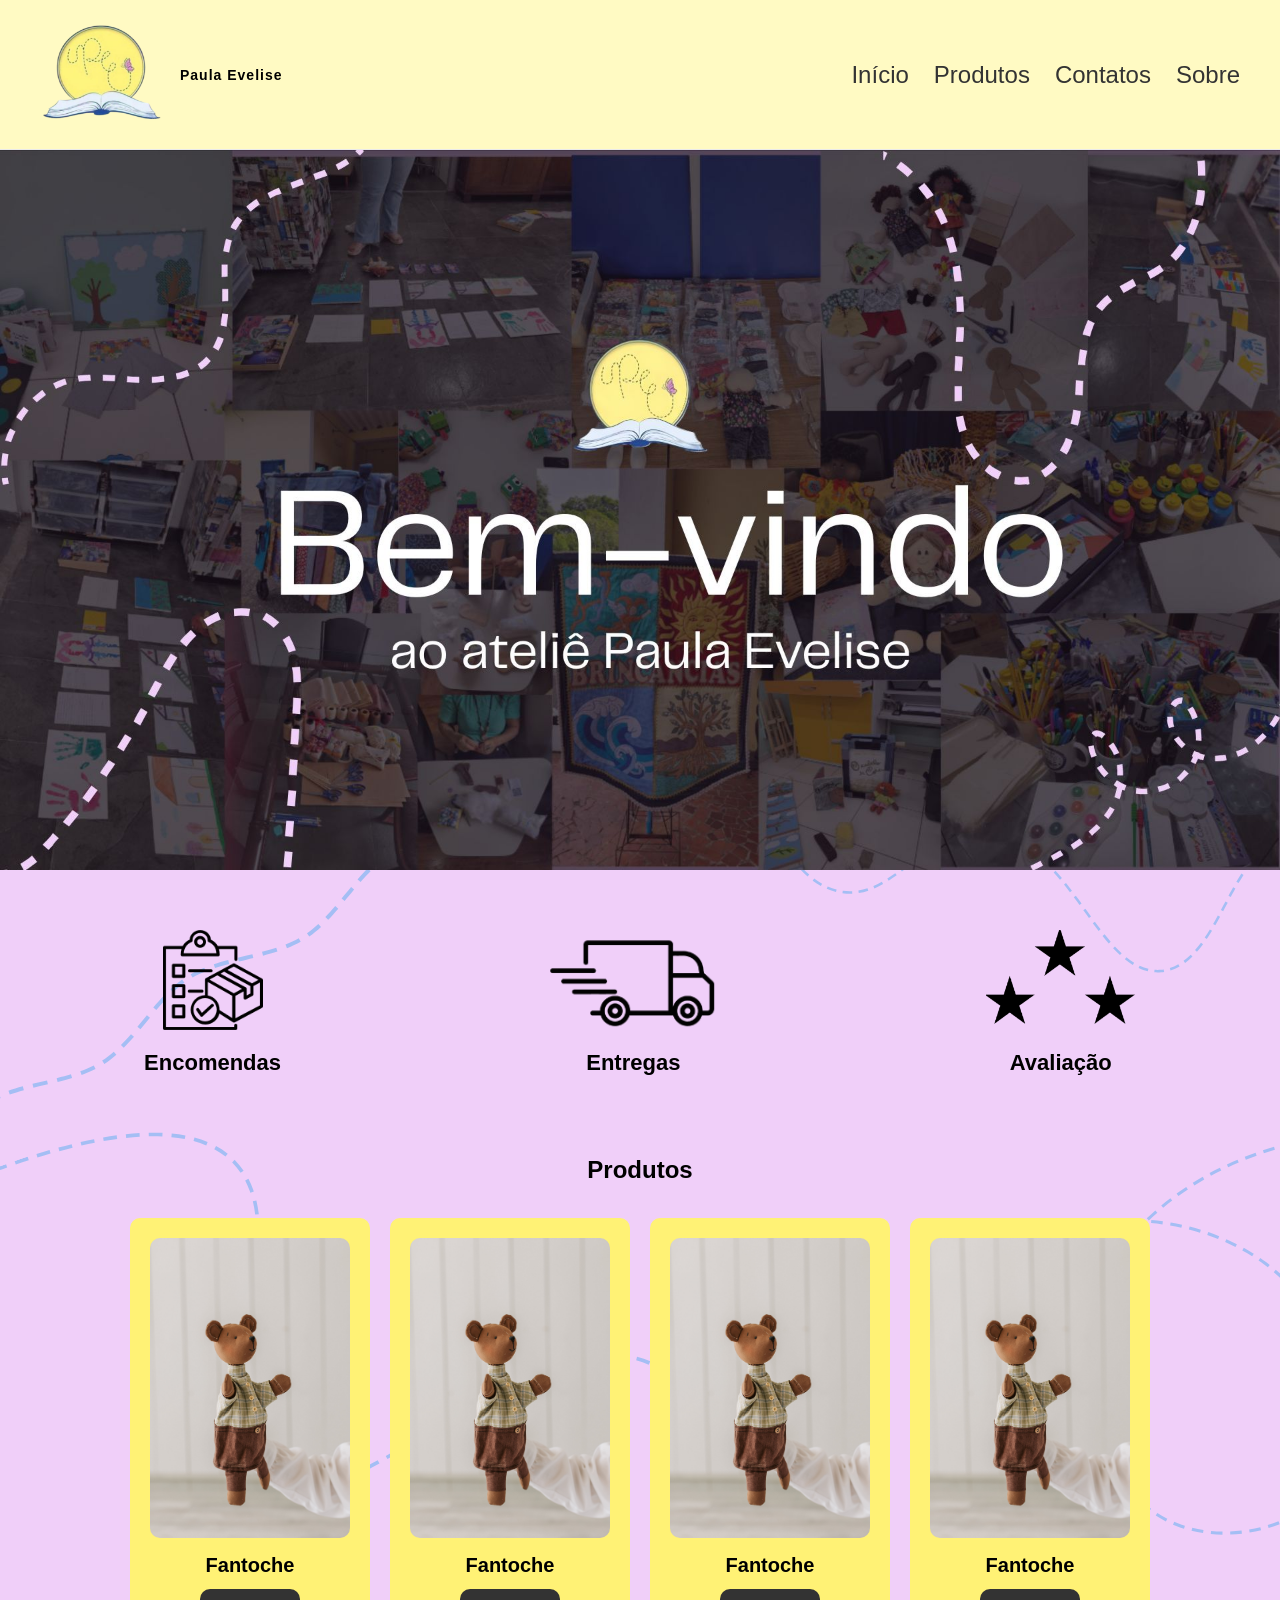
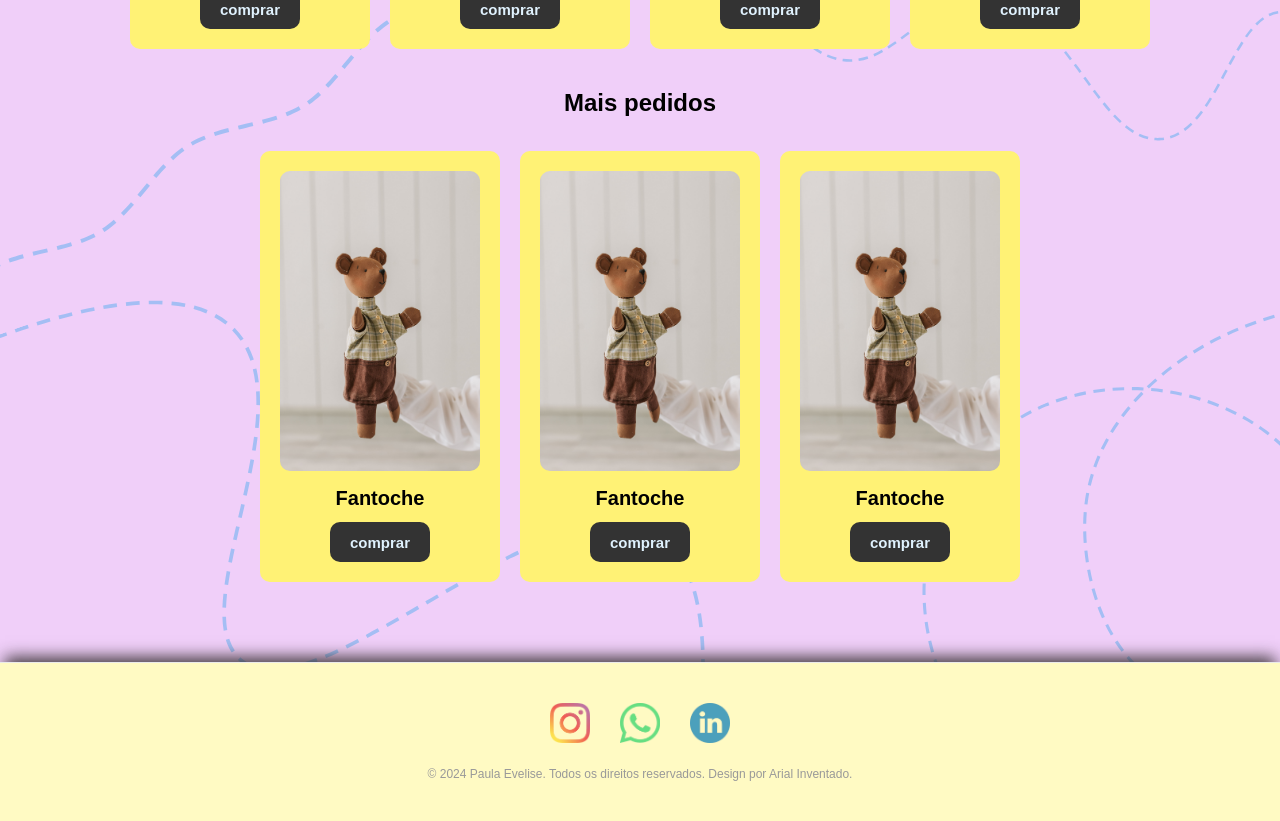
==== index.html @ b880377a "Update index.html" ====
<!DOCTYPE html>
<html lang="pt-br">
<head>
    <meta charset="UTF-8">
    <meta name="viewport" content="width=device-width, initial-scale=1.0">
    <link rel="stylesheet" href="./main.css">
    <title>Início</title>
    <link rel="shortcut icon" href="./imagens_index/favicon.png">
</head>
<body>
    <header>
        <div class="logo-container">
            <img src="img/logo_cliente.jpeg" alt="Logo">
            <span class="logo-text">Paula Evelise</span>
        </div>
        <nav>
            <a href="./index.html">Início</a>
            <a href="./produtos.html">Produtos</a>
            <a href="./Contatos.html">Contatos</a>
            <a href="./sobre.html">Sobre</a>
        </nav>
    </header>

    <!------------------------------------------------------>

    <main>
       
        <!--inicio-->
        <section id="inicio"> 
            <article>
                <img src="./imagens_index/banner.jpg" alt="foto de apresentação">
            </article>
        </section>

        <!-------------------------------------------------->

        <!--elementos-->
        <section id="elementos">
            <div class="icon">
                <img src="./imagens_index/emcomendas.png" alt="Encomendas">
                <h3>Encomendas</h3>
            </div>

            <div class="icon">
                <img src="./imagens_index/entregas.png" alt="Entregas">
                <h3>Entregas</h3>
            </div>

            <div class="icon">
                <img src="./imagens_index/avaliação.png" alt="Avaliação">
                <h3>Avaliação</h3>
            </div>
        </section>

        <!-------------------------------------------------->

         <!--Produtos-->
         <section id="produtos">
            <h2>Produtos</h2>
            <article id="subprodutos">
                <div class="sub2prod">
                    <a href="" target="_blank"> <img src="./imagens_index/fantoche1.jpg" alt=""> </a>
                    <h3>Fantoche</h3>
                    <button> <a href="" target="_blank"><p>comprar</p></a></button>
                </div>
                <div class="sub2prod">
                    <a href="" target="_blank"> <img src="./imagens_index/fantoche1.jpg" alt=""> </a>
                    <h3>Fantoche</h3>
                    <button> <a href="" target="_blank"><p>comprar</p></a></button>
                </div>
                <div class="sub2prod">
                    <a href="" target="_blank"> <img src="./imagens_index/fantoche1.jpg" alt=""> </a>
                    <h3>Fantoche</h3>
                    <button> <a href="" target="_blank"><p>comprar</p></a></button>
                </div>
                <div class="sub2prod">
                    <a href="" target="_blank"> <img src="./imagens_index/fantoche1.jpg" alt=""> </a>
                    <h3>Fantoche</h3>
                    <button> <a href="" target="_blank"><p>comprar</p></a></button>
                </div>
            </article>
        </section>

        <!-------------------------------------------------->

         <!--Mais pedidos-->
         <section id="maispedidos">
            <h2>Mais pedidos</h2>
            <article id="submp">
                <div class="sub2mp">
                    <a href="" target="_blank"> <img src="./imagens_index/fantoche1.jpg" alt=""> </a>
                    <h3>Fantoche</h3>
                    <button> <a href="" target="_blank"><p>comprar</p></a></button>
                </div>
                <div class="sub2mp">
                    <a href="" target="_blank"> <img src="./imagens_index/fantoche1.jpg" alt=""> </a>
                    <h3>Fantoche</h3>
                    <button> <a href="" target="_blank"> <p>comprar</p> </a> </button>
                </div>
                <div class="sub2mp">
                    <a href="" target="_blank"> <img src="./imagens_index/fantoche1.jpg" alt=""> </a>
                    <h3>Fantoche</h3>
                    <button> <a href="" target="_blank"> <p>comprar</p> </a> </button>
                </div>
            </article>
        </section>

    </main>

    <!------------------------------------------------------>

     <div class="footer">
        <div class="icones">
            <a href="https://www.instagram.com/paulaevelise72?igsh=MTg4MHEwcnJuc3Zzeg==" target="_blank"><img src="img/insta.png" alt="Instagram"></a>
            <a href="" target="_blank"><img src="img/whatts.png" alt="WhatsApp"></a>
            <a href="https://m.youtube.com/channel/UCNgQJVknTLY3jmE4NBJoQzw?fbclid=PAb21jcASmHBhleHRuA2FlbQIxMQBzcnRjBmFwcF9pZA81NjcwNjczNDMzNTI0MjcAAadO2gdKPivZzkQvcylAHbenTMVlVBev53xctaPs1BivFKf5j4a5mt0NcFr6Dg_aem_7Da9WjiU6zzyrXYJfn-gvg" target="_blank"><img src="img/li.png" alt="youtube"></a>
        </div>
        <p>&copy; 2024 Paula Evelise. Todos os direitos reservados. Design por Arial Inventado.</p>
    </div>

</body>
<script src="./main.css"></script>
</html>
---- main.css ----
* { box-sizing: border-box; margin: 0; padding: 0; }

body {
    font-family: Arial, Helvetica, sans-serif;
    background-image: url(imagens_index/fundo\ do\ site.png);
}

/* ── HEADER ── */
header {
    display: flex;
    justify-content: space-between;
    align-items: center;
    background-color: #FFFAC3;
    padding: 20px 40px;
    border-bottom: 1px solid #EAEAEA;
    height: 150px;
    box-shadow: 5px 3px 5px rgba(59, 53, 53, 0.9);
}

.logo-container { display: flex; align-items: center; gap: 10px; }
header img { height: 100px; width: 130px; }
.logo-text { font-size: 14px; font-weight: bold; letter-spacing: 1px; }

nav { display: flex; gap: 25px; }

header nav a {
    text-decoration: none;
    color: #333333;
    font-size: 24px;
    font-weight: 500;
}

header nav a:hover { color: #000000; font-weight: bold; }

/* ── BANNER ── */
#inicio {
    display: flex;
    justify-content: center;
    align-items: center;
    margin: 0;
}

#inicio img { width: 100%; display: block; }

/* ── ELEMENTOS ── */
#elementos {
    display: flex;
    align-items: center;
    justify-content: space-around;
    flex-wrap: wrap;
    gap: 20px;
    padding: 60px 20px;
}

.icon {
    display: flex;
    justify-content: center;
    flex-direction: column;
    align-items: center;
    gap: 5px;
}

.icon img { height: 100px; width: auto; }
.icon h3 { font-size: 22px; margin-top: 15px; }

/* ── PRODUTOS ── */
#produtos {
    text-align: center;
    padding: 20px 20px;
}

#produtos h2, #maispedidos h2 {
    font-size: 24px;
    margin-bottom: 10px;
}

#subprodutos, #submp {
    display: flex;
    align-items: stretch;
    justify-content: center;
    flex-wrap: wrap;
    gap: 20px;
    padding-top: 1.5rem;
}

#subprodutos img, #submp img {
    width: 200px;
    height: 300px;
    border-radius: 10px;
    object-fit: cover;
}

.sub2prod, .sub2mp {
    display: flex;
    flex-direction: column;
    align-items: center;
    gap: 12px;
    background-color: #fff275;
    padding: 20px;
    border-radius: 10px;
}

.sub2prod h3, .sub2mp h3 { font-size: 20px; }

.sub2prod button, .sub2mp button {
    height: 40px;
    width: 100px;
    border-radius: 10px;
    background-color: #333;
    border: none;
    cursor: pointer;
}

.sub2prod button a, .sub2mp button a {
    text-decoration: none;
    color: #e0f2fe;
    font-size: 15px;
    font-weight: bold;
}

/* ── MAIS PEDIDOS ── */
#maispedidos {
    text-align: center;
    padding: 20px 20px;
}

/* ── FOOTER ── */
.footer {
    background-color: #FFFAC3;
    border-top: 1px solid #EAEAEA;
    margin-top: 60px;
    padding: 40px 20px;
    display: flex;
    flex-direction: column;
    align-items: center;
    gap: 20px;
    box-shadow: 0 -10px 15px -5px rgba(49, 44, 44, 0.9);
}

.footer .icones { display: flex; gap: 30px; }
.footer p { font-size: 12px; color: #999999; text-align: center; }
.footer a img { width: 40px; height: 40px; opacity: 0.7; transition: opacity 0.2s; }
.footer a:hover img { opacity: 1; }

/* ── RESPONSIVO ── */
@media (max-width: 768px) {
    header {
        flex-direction: column;
        height: auto;
        padding: 15px 20px;
        gap: 12px;
    }

    nav { gap: 15px; flex-wrap: wrap; justify-content: center; }
    nav a { font-size: 16px; }

    #elementos { padding: 40px 20px; gap: 30px; }
    .icon img { height: 70px; }
    .icon h3 { font-size: 16px; margin-top: 10px; }

    #subprodutos img, #submp img { width: 140px; height: 200px; }
    .sub2prod, .sub2mp { padding: 14px; gap: 10px; }
    .sub2prod h3, .sub2mp h3 { font-size: 16px; }

    .footer { padding: 25px 15px; gap: 15px; }
    .footer .icones { gap: 20px; }
}

@media (max-width: 480px) {
    #subprodutos, #submp {
        display: grid;
        grid-template-columns: repeat(2, 1fr);
        gap: 12px;
        padding: 12px;
    }

    #subprodutos img, #submp img { width: 100%; height: 160px; }
}
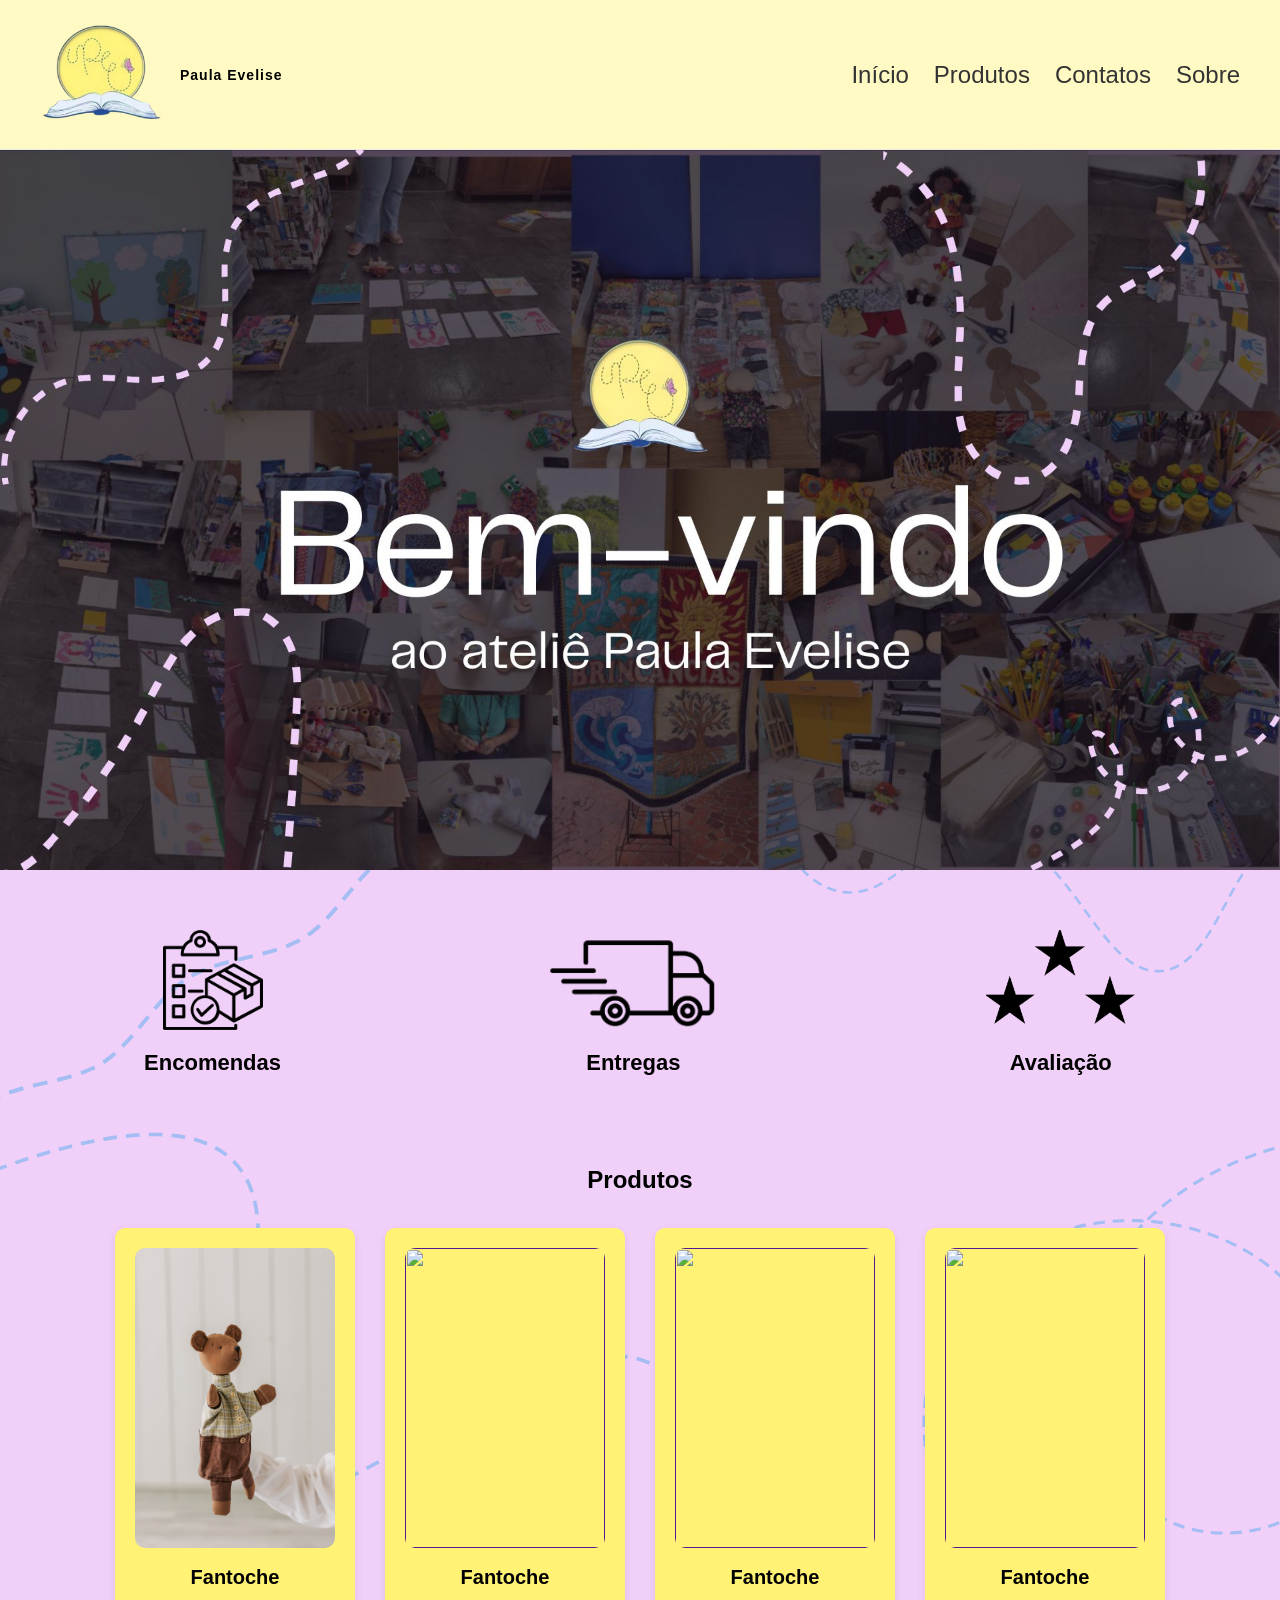
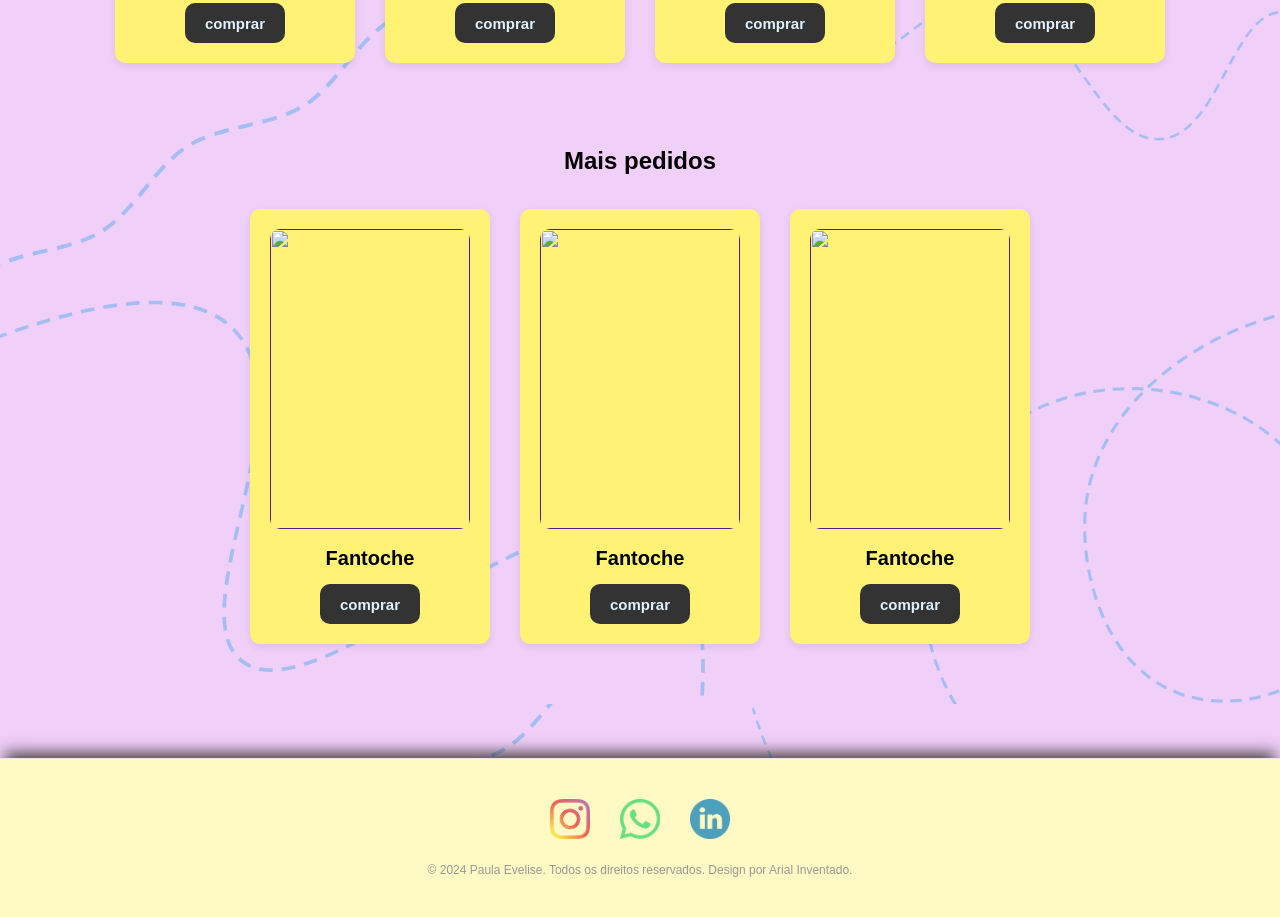
==== commit 4351b57c: "Replace old images with new ones in index.html" ====
--- a/index.html
+++ b/index.html
@@ -64,17 +64,17 @@
                     <button> <a href="" target="_blank"><p>comprar</p></a></button>
                 </div>
                 <div class="sub2prod">
-                    <a href="" target="_blank"> <img src="./imagens_index/fantoche1.jpg" alt=""> </a>
+                    <a href="" target="_blank"> <img src="./imagens_index/fantoche2.jpg" alt=""> </a>
                     <h3>Fantoche</h3>
                     <button> <a href="" target="_blank"><p>comprar</p></a></button>
                 </div>
                 <div class="sub2prod">
-                    <a href="" target="_blank"> <img src="./imagens_index/fantoche1.jpg" alt=""> </a>
+                    <a href="" target="_blank"> <img src="./imagens_index/fantoche3.jpg" alt=""> </a>
                     <h3>Fantoche</h3>
                     <button> <a href="" target="_blank"><p>comprar</p></a></button>
                 </div>
                 <div class="sub2prod">
-                    <a href="" target="_blank"> <img src="./imagens_index/fantoche1.jpg" alt=""> </a>
+                    <a href="" target="_blank"> <img src="./imagens_index/fantoche4.jpg" alt=""> </a>
                     <h3>Fantoche</h3>
                     <button> <a href="" target="_blank"><p>comprar</p></a></button>
                 </div>
@@ -88,17 +88,17 @@
             <h2>Mais pedidos</h2>
             <article id="submp">
                 <div class="sub2mp">
-                    <a href="" target="_blank"> <img src="./imagens_index/fantoche1.jpg" alt=""> </a>
+                    <a href="" target="_blank"> <img src="./imagens_index/fantoche3.jpg" alt=""> </a>
                     <h3>Fantoche</h3>
                     <button> <a href="" target="_blank"><p>comprar</p></a></button>
                 </div>
                 <div class="sub2mp">
-                    <a href="" target="_blank"> <img src="./imagens_index/fantoche1.jpg" alt=""> </a>
+                    <a href="" target="_blank"> <img src="./imagens_index/fantoche4.jpg" alt=""> </a>
                     <h3>Fantoche</h3>
                     <button> <a href="" target="_blank"> <p>comprar</p> </a> </button>
                 </div>
                 <div class="sub2mp">
-                    <a href="" target="_blank"> <img src="./imagens_index/fantoche1.jpg" alt=""> </a>
+                    <a href="" target="_blank"> <img src="./imagens_index/fantoche6.jpg" alt=""> </a>
                     <h3>Fantoche</h3>
                     <button> <a href="" target="_blank"> <p>comprar</p> </a> </button>
                 </div>
--- a/main.css
+++ b/main.css
@@ -66,7 +66,12 @@
 /* ── PRODUTOS ── */
 #produtos {
     text-align: center;
-    padding: 20px 20px;
+    padding: 30px 20px;
+}
+
+#maispedidos {
+    text-align: center;
+    padding: 30px 20px;
 }
 
 #produtos h2, #maispedidos h2 {
@@ -79,8 +84,8 @@
     align-items: stretch;
     justify-content: center;
     flex-wrap: wrap;
-    gap: 20px;
-    padding-top: 1.5rem;
+    gap: 30px;
+    padding: 1.5rem 20px;
 }
 
 #subprodutos img, #submp img {
@@ -94,10 +99,11 @@
     display: flex;
     flex-direction: column;
     align-items: center;
-    gap: 12px;
+    gap: 14px;
     background-color: #fff275;
     padding: 20px;
     border-radius: 10px;
+    box-shadow: 0 3px 8px rgba(0,0,0,0.08);
 }
 
 .sub2prod h3, .sub2mp h3 { font-size: 20px; }
@@ -116,12 +122,6 @@
     color: #e0f2fe;
     font-size: 15px;
     font-weight: bold;
-}
-
-/* ── MAIS PEDIDOS ── */
-#maispedidos {
-    text-align: center;
-    padding: 20px 20px;
 }
 
 /* ── FOOTER ── */
@@ -158,21 +158,24 @@
     .icon img { height: 70px; }
     .icon h3 { font-size: 16px; margin-top: 10px; }
 
-    #subprodutos img, #submp img { width: 140px; height: 200px; }
+    #subprodutos, #submp {
+        display: grid;
+        grid-template-columns: repeat(2, 1fr);
+        gap: 16px;
+        padding: 12px 16px;
+    }
+
+    #subprodutos img, #submp img { width: 100%; height: 180px; }
+
     .sub2prod, .sub2mp { padding: 14px; gap: 10px; }
-    .sub2prod h3, .sub2mp h3 { font-size: 16px; }
+    .sub2prod h3, .sub2mp h3 { font-size: 15px; }
+    .sub2prod button, .sub2mp button { width: 85px; }
 
     .footer { padding: 25px 15px; gap: 15px; }
     .footer .icones { gap: 20px; }
 }
 
-@media (max-width: 480px) {
-    #subprodutos, #submp {
-        display: grid;
-        grid-template-columns: repeat(2, 1fr);
-        gap: 12px;
-        padding: 12px;
-    }
-
-    #subprodutos img, #submp img { width: 100%; height: 160px; }
+@media (max-width: 400px) {
+    #subprodutos, #submp { grid-template-columns: 1fr; }
+    #subprodutos img, #submp img { height: 220px; }
 }
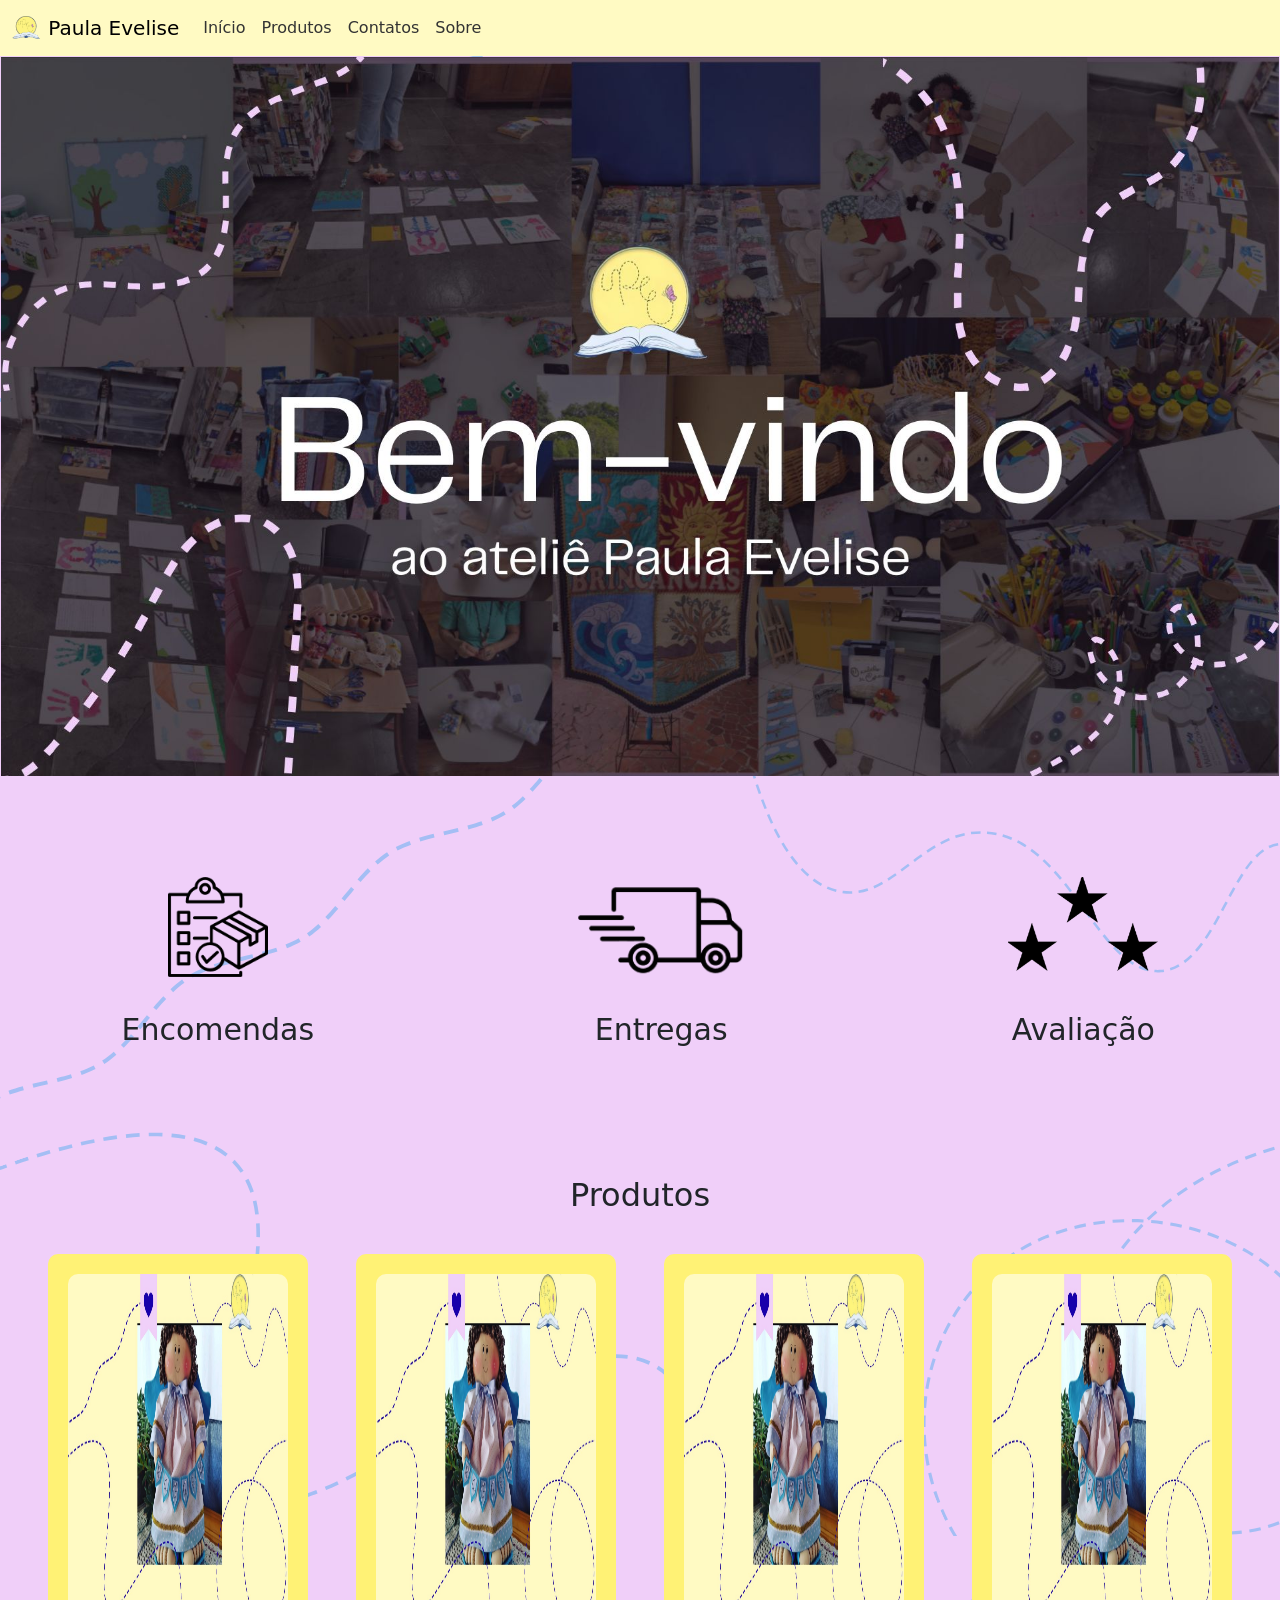
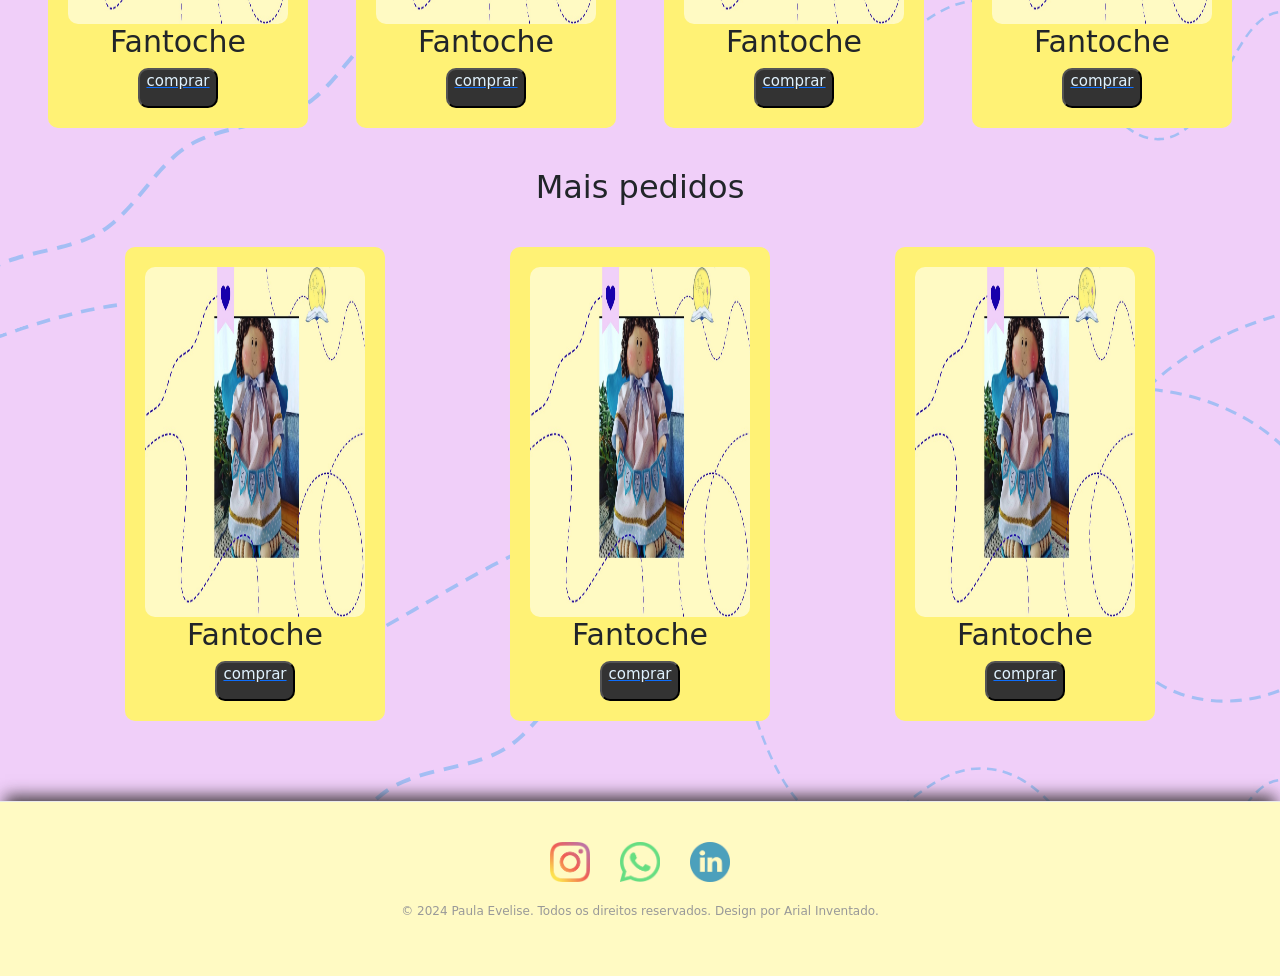
==== commit 19fab5a8: "att 1 24/06" ====
--- a/index.html
+++ b/index.html
@@ -6,19 +6,37 @@
     <link rel="stylesheet" href="./main.css">
     <title>Início</title>
     <link rel="shortcut icon" href="./imagens_index/favicon.png">
+    <link href="https://cdn.jsdelivr.net/npm/bootstrap@5.3.8/dist/css/bootstrap.min.css" rel="stylesheet" integrity="sha384-sRIl4kxILFvY47J16cr9ZwB07vP4J8+LH7qKQnuqkuIAvNWLzeN8tE5YBujZqJLB" crossorigin="anonymous"> 
 </head>
 <body>
     <header>
-        <div class="logo-container">
-            <img src="img/logo_cliente.jpeg" alt="Logo">
-            <span class="logo-text">Paula Evelise</span>
-        </div>
-        <nav>
-            <a href="./index.html">Início</a>
-            <a href="./produtos.html">Produtos</a>
-            <a href="./Contatos.html">Contatos</a>
-            <a href="./sobre.html">Sobre</a>
-        </nav>
+        <nav class="navbar navbar-expand-lg bg-body-tertiary" id="menu">
+            <div class="container-fluid">
+                <a class="navbar-brand" href="#">
+                    <img src="./imagens_index/logoCliente.png" alt="Logo" width="30" height="24" class="d-inline-block align-text-top">
+                    Paula Evelise
+                  </a>
+              <button class="navbar-toggler" type="button" data-bs-toggle="collapse" data-bs-target="#navbarNav" aria-controls="navbarNav" aria-expanded="false" aria-label="Toggle navigation" id="botao"> 
+                <span class="navbar-toggler-icon"></span>
+              </button>
+              <div class="collapse navbar-collapse" id="navbarNav">
+                <ul class="navbar-nav">
+                  <li class="nav-item">
+                    <a class="nav-link" href="./index.html" id="links">Início</a>
+                  </li>
+                  <li class="nav-item">
+                    <a class="nav-link" href="./produtos.html" id="links">Produtos</a>
+                  </li>
+                  <li class="nav-item">
+                    <a class="nav-link" href="./Contatos.html" id="links">Contatos</a>
+                  </li>
+                  <li class="nav-item">
+                    <a class="nav-link" href="./sobre.html" id="links">Sobre</a>
+                  </li>
+                </ul>
+              </div>
+            </div>
+          </nav>
     </header>
 
     <!------------------------------------------------------>
@@ -64,17 +82,17 @@
                     <button> <a href="" target="_blank"><p>comprar</p></a></button>
                 </div>
                 <div class="sub2prod">
-                    <a href="" target="_blank"> <img src="./imagens_index/fantoche2.jpg" alt=""> </a>
+                    <a href="" target="_blank"> <img src="./imagens_index/fantoche1.jpg" alt=""> </a>
                     <h3>Fantoche</h3>
                     <button> <a href="" target="_blank"><p>comprar</p></a></button>
                 </div>
                 <div class="sub2prod">
-                    <a href="" target="_blank"> <img src="./imagens_index/fantoche3.jpg" alt=""> </a>
+                    <a href="" target="_blank"> <img src="./imagens_index/fantoche1.jpg" alt=""> </a>
                     <h3>Fantoche</h3>
                     <button> <a href="" target="_blank"><p>comprar</p></a></button>
                 </div>
                 <div class="sub2prod">
-                    <a href="" target="_blank"> <img src="./imagens_index/fantoche4.jpg" alt=""> </a>
+                    <a href="" target="_blank"> <img src="./imagens_index/fantoche1.jpg" alt=""> </a>
                     <h3>Fantoche</h3>
                     <button> <a href="" target="_blank"><p>comprar</p></a></button>
                 </div>
@@ -88,17 +106,17 @@
             <h2>Mais pedidos</h2>
             <article id="submp">
                 <div class="sub2mp">
-                    <a href="" target="_blank"> <img src="./imagens_index/fantoche3.jpg" alt=""> </a>
+                    <a href="" target="_blank"> <img src="./imagens_index/fantoche1.jpg" alt=""> </a>
                     <h3>Fantoche</h3>
                     <button> <a href="" target="_blank"><p>comprar</p></a></button>
                 </div>
                 <div class="sub2mp">
-                    <a href="" target="_blank"> <img src="./imagens_index/fantoche4.jpg" alt=""> </a>
+                    <a href="" target="_blank"> <img src="./imagens_index/fantoche1.jpg" alt=""> </a>
                     <h3>Fantoche</h3>
                     <button> <a href="" target="_blank"> <p>comprar</p> </a> </button>
                 </div>
                 <div class="sub2mp">
-                    <a href="" target="_blank"> <img src="./imagens_index/fantoche6.jpg" alt=""> </a>
+                    <a href="" target="_blank"> <img src="./imagens_index/fantoche1.jpg" alt=""> </a>
                     <h3>Fantoche</h3>
                     <button> <a href="" target="_blank"> <p>comprar</p> </a> </button>
                 </div>
@@ -118,6 +136,8 @@
         <p>&copy; 2024 Paula Evelise. Todos os direitos reservados. Design por Arial Inventado.</p>
     </div>
 
+    <script src="./main.css"></script>
+    <script src="https://cdn.jsdelivr.net/npm/bootstrap@5.3.8/dist/js/bootstrap.bundle.min.js" integrity="sha384-FKyoEForCGlyvwx9Hj09JcYn3nv7wiPVlz7YYwJrWVcXK/BmnVDxM+D2scQbITxI" crossorigin="anonymous"></script>
 </body>
-<script src="./main.css"></script>
-</html>
+
+</html>
--- a/main.css
+++ b/main.css
@@ -1,58 +1,90 @@
-* { box-sizing: border-box; margin: 0; padding: 0; }
-
-body {
+*{
+    box-sizing: border-box;
+    margin: 0%;
+    padding: 0%;
+}
+
+/*----------------------------------------------------*/
+
+body{
     font-family: Arial, Helvetica, sans-serif;
     background-image: url(imagens_index/fundo\ do\ site.png);
 }
 
-/* ── HEADER ── */
-header {
-    display: flex;
-    justify-content: space-between;
-    align-items: center;
-    background-color: #FFFAC3;
-    padding: 20px 40px;
-    border-bottom: 1px solid #EAEAEA;
-    height: 150px;
-    box-shadow: 5px 3px 5px rgba(59, 53, 53, 0.9);
-}
-
-.logo-container { display: flex; align-items: center; gap: 10px; }
-header img { height: 100px; width: 130px; }
-.logo-text { font-size: 14px; font-weight: bold; letter-spacing: 1px; }
-
-nav { display: flex; gap: 25px; }
-
-header nav a {
-    text-decoration: none;
-    color: #333333;
-    font-size: 24px;
-    font-weight: 500;
-}
-
-header nav a:hover { color: #000000; font-weight: bold; }
-
-/* ── BANNER ── */
-#inicio {
+/*--------------------------------------------------*/
+
+#menu{
+    display: flex;
+    width: 100vw;   
+    background-color: #FFFAC3 !important;
+}
+
+#botao{
+    background-color: #e0f2fe; 
+}
+
+#links{
+    color: #333;
+}
+
+
+/*--------------------------------------------------*/
+
+.footer {
+            background-color: #FFFAC3;
+            border-top: 1px solid #EAEAEA;
+            margin-top: 60px;
+            padding: 40px 20px;
+            display: flex;
+            flex-direction: column;
+            align-items: center;
+            gap: 20px;
+            box-shadow: 0 -10px 15px -5px rgba(49, 44, 44, 0.9);
+        }
+
+        .footer .icones {
+            display: flex;
+            gap: 30px;
+        }
+
+        .footer p {
+            font-size: 12px;
+            color: #999999;
+        }
+
+        .footer a img {
+            width: 40px;
+            height: 40px;
+            opacity: 0.7;
+        }
+/*--------------------------------------------------*/
+
+#inicio{
     display: flex;
     justify-content: center;
     align-items: center;
-    margin: 0;
-}
-
-#inicio img { width: 100%; display: block; }
-
-/* ── ELEMENTOS ── */
-#elementos {
+    flex-wrap: wrap;
+    margin: 1px 1px;
+}
+
+#inicio img{
+    width: 100%;
+}
+
+/*----------------------------------------------------*/
+
+#elementos{
     display: flex;
     align-items: center;
     justify-content: space-around;
     flex-wrap: wrap;
     gap: 20px;
-    padding: 60px 20px;
-}
-
-.icon {
+    padding-top: 100px;
+    padding-bottom: 100px;
+
+}
+
+.icon{
     display: flex;
     justify-content: center;
     flex-direction: column;
@@ -60,122 +92,268 @@
     gap: 5px;
 }
 
-.icon img { height: 100px; width: auto; }
-.icon h3 { font-size: 22px; margin-top: 15px; }
-
-/* ── PRODUTOS ── */
-#produtos {
+.icon img{
+    height: 100px;
+    width: 100;    
+}
+
+.icon h3{
+    font-size: 30px;
+    margin-top: 30px;
+}
+
+/*---------------------------------------------*/
+
+#produtos{
     text-align: center;
-    padding: 30px 20px;
-}
-
-#maispedidos {
+    padding-top: 20px;
+    padding-bottom: 20px;
+}
+
+#subprodutos{
+    display: flex;
+    align-items: center;
+    justify-content: space-evenly;
+    flex-wrap: wrap;
+    padding-top: 2rem;
+}
+
+#subprodutos img{
+    width: 220px;
+    height: 350px;
+    border-radius: 10px;
+
+}
+
+.sub2prod{
+    display: flex;
+    flex-direction: column;
+    align-items: center;
+    justify-content: space-evenly;
+    background-color: #fff275;
+    padding: 20px 20px;
+    border-radius: 10px;
+    
+
+}
+
+.sub2prod h3{
+    font-size: 30px;
+}
+
+.sub2prod button{
+    height: 40px;
+    width: 80px;
+    border-radius: 10px;
+    background-color: #333;
+}
+
+.sub2prod p{
+    font-size: 15px;
+    color: #e0f2fe;
+}
+
+/*-------------------------------------------------*/
+
+#maispedidos{
     text-align: center;
-    padding: 30px 20px;
-}
-
-#produtos h2, #maispedidos h2 {
-    font-size: 24px;
-    margin-bottom: 10px;
-}
-
-#subprodutos, #submp {
-    display: flex;
-    align-items: stretch;
-    justify-content: center;
+    padding-top: 20px;
+    padding-bottom: 20px;
+}
+
+#submp{
+    display: flex;
+    align-items: center;
+    justify-content: space-evenly;
     flex-wrap: wrap;
-    gap: 30px;
-    padding: 1.5rem 20px;
-}
-
-#subprodutos img, #submp img {
-    width: 200px;
-    height: 300px;
-    border-radius: 10px;
-    object-fit: cover;
-}
-
-.sub2prod, .sub2mp {
+    padding-top: 2rem;
+    
+}
+
+#submp img{
+    width: 220px;
+    height: 350px;
+    border-radius: 10px;
+}
+
+.sub2mp{
     display: flex;
     flex-direction: column;
     align-items: center;
-    gap: 14px;
+    justify-content: space-evenly;
     background-color: #fff275;
-    padding: 20px;
-    border-radius: 10px;
-    box-shadow: 0 3px 8px rgba(0,0,0,0.08);
-}
-
-.sub2prod h3, .sub2mp h3 { font-size: 20px; }
-
-.sub2prod button, .sub2mp button {
+    padding: 20px 20px;
+    border-radius: 10px;
+}
+
+.sub2mp h3{
+    font-size: 30px;
+}
+
+.sub2mp button{
     height: 40px;
-    width: 100px;
+    width: 80px;
     border-radius: 10px;
     background-color: #333;
-    border: none;
-    cursor: pointer;
-}
-
-.sub2prod button a, .sub2mp button a {
-    text-decoration: none;
+}
+
+.sub2mp p{
+    font-size: 15px;
     color: #e0f2fe;
-    font-size: 15px;
-    font-weight: bold;
-}
-
-/* ── FOOTER ── */
-.footer {
-    background-color: #FFFAC3;
-    border-top: 1px solid #EAEAEA;
-    margin-top: 60px;
-    padding: 40px 20px;
-    display: flex;
-    flex-direction: column;
-    align-items: center;
-    gap: 20px;
-    box-shadow: 0 -10px 15px -5px rgba(49, 44, 44, 0.9);
-}
-
-.footer .icones { display: flex; gap: 30px; }
-.footer p { font-size: 12px; color: #999999; text-align: center; }
-.footer a img { width: 40px; height: 40px; opacity: 0.7; transition: opacity 0.2s; }
-.footer a:hover img { opacity: 1; }
-
-/* ── RESPONSIVO ── */
-@media (max-width: 768px) {
-    header {
-        flex-direction: column;
-        height: auto;
-        padding: 15px 20px;
-        gap: 12px;
-    }
-
-    nav { gap: 15px; flex-wrap: wrap; justify-content: center; }
-    nav a { font-size: 16px; }
-
-    #elementos { padding: 40px 20px; gap: 30px; }
-    .icon img { height: 70px; }
-    .icon h3 { font-size: 16px; margin-top: 10px; }
-
-    #subprodutos, #submp {
-        display: grid;
-        grid-template-columns: repeat(2, 1fr);
-        gap: 16px;
-        padding: 12px 16px;
-    }
-
-    #subprodutos img, #submp img { width: 100%; height: 180px; }
-
-    .sub2prod, .sub2mp { padding: 14px; gap: 10px; }
-    .sub2prod h3, .sub2mp h3 { font-size: 15px; }
-    .sub2prod button, .sub2mp button { width: 85px; }
-
-    .footer { padding: 25px 15px; gap: 15px; }
-    .footer .icones { gap: 20px; }
-}
-
-@media (max-width: 400px) {
-    #subprodutos, #submp { grid-template-columns: 1fr; }
-    #subprodutos img, #submp img { height: 220px; }
-}
+}
+
+@media (max-width: 640px) {
+
+    body{
+        background-position: center;
+    }
+
+    header{
+        display: flex;
+        align-items: center;
+        flex-direction: row;
+        justify-content: center;
+        flex-wrap: wrap;
+        padding: 10px;
+    }
+
+    .logo-container{
+        gap: 1vh;
+        padding: 1px;
+        flex-grow: 1;
+        justify-content: center;
+
+        span{
+        font-size: 18px;
+        display: flex;
+        }
+    }
+    nav{
+        flex-wrap: wrap;
+        justify-content: space-between;
+        flex-direction: row;
+        font-size: 5px;
+
+    }
+
+    #maispedidos{
+        .sub2mp {
+            display: flex;
+            flex-direction: column;
+            align-items: center;
+            gap: 2px;
+            padding: 10px;
+            justify-content: center;
+        }
+
+        .sub2mp img{
+            height: 200px;
+            width: 140px;
+        }
+
+        .sub2mp h3{
+            font-size: 20px;
+        }
+        .sub2mp button {
+            width: 60px;
+            height: 40px;
+        }
+    }
+
+}
+
+@media (max-width: 408px) {
+    header{
+        height: fit-content;
+    }
+
+    .logo-container{
+        gap: 1vh;
+        padding: 1px;
+        flex-grow: 1;
+        justify-content: center;
+
+        span{
+            font-size: 15px;
+            display: flex;
+        }
+    }
+
+    nav{
+        flex-wrap: wrap;
+        justify-content: center;
+        flex-direction: row;
+        display: flex;
+        padding: 2px;
+        gap: 10px;
+
+        a{
+            height: 20px;
+            display: flex;  
+        }
+    }
+}
+
+@media (max-width: 365px) {
+    header{
+        height: fit-content;
+    }
+
+    .logo-container{
+        gap: 1vh;
+        padding: 1px;
+        flex-grow: 1;
+        justify-content: center;
+
+        span{
+            font-size: 14px;
+            display: flex;
+        }
+    }
+
+    nav{
+        flex-wrap: wrap;
+        justify-content: center;
+        flex-direction: row;
+        display: flex;
+        padding: 1px;
+        gap: 7px;
+
+        a{
+            font-size: 15px;
+            display: flex;
+        }
+    }
+}
+
+@media (max-width: 320px){
+    header{
+        height: fit-content;
+    }
+
+    .logo-container{
+        gap: 1vh;
+        padding: 1px;
+        flex-grow: 1;
+        justify-content: center;
+
+        span{
+            font-size: 14px;
+            display: flex;
+        }
+    }
+
+    nav{
+        flex-wrap: wrap;
+        justify-content: center;
+        flex-direction: row;
+        display: flex;
+        
+
+        a{
+            font-size: 10px;
+            display: flex;
+        }
+    }
+}
+
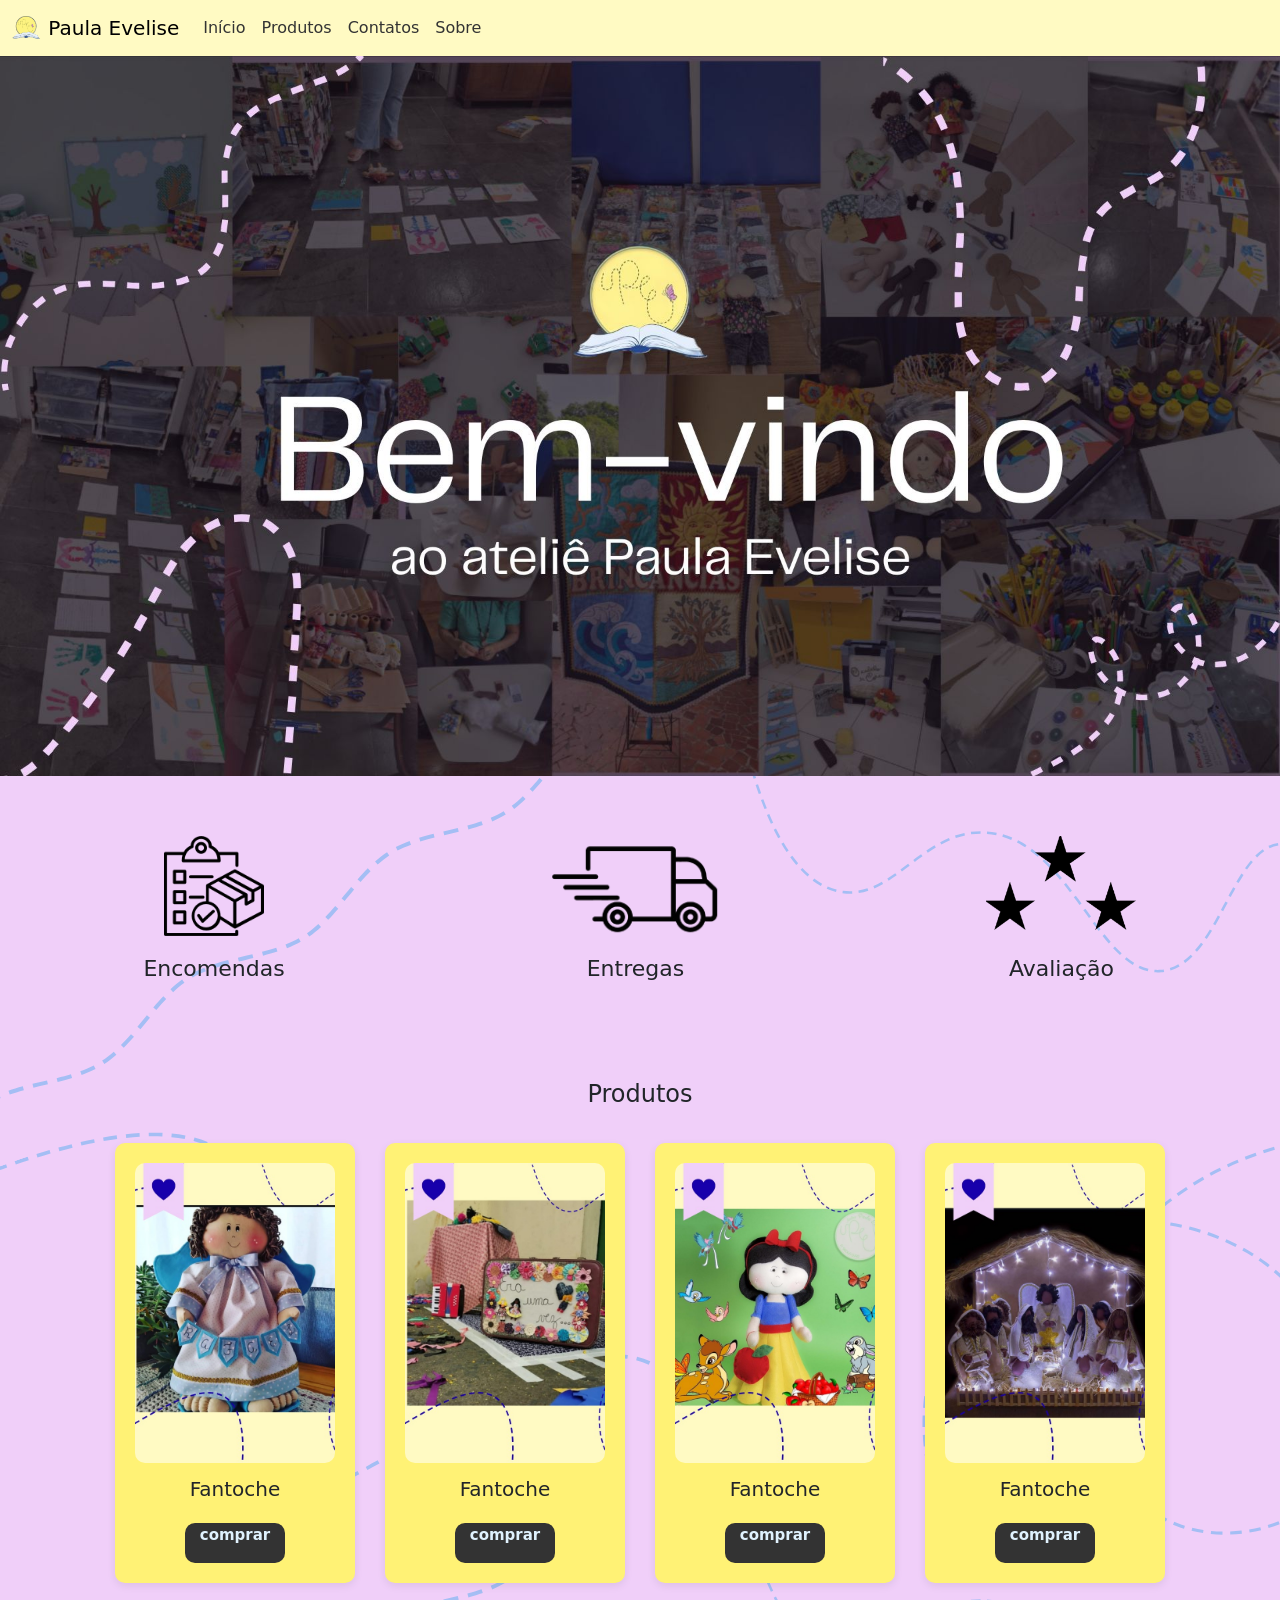
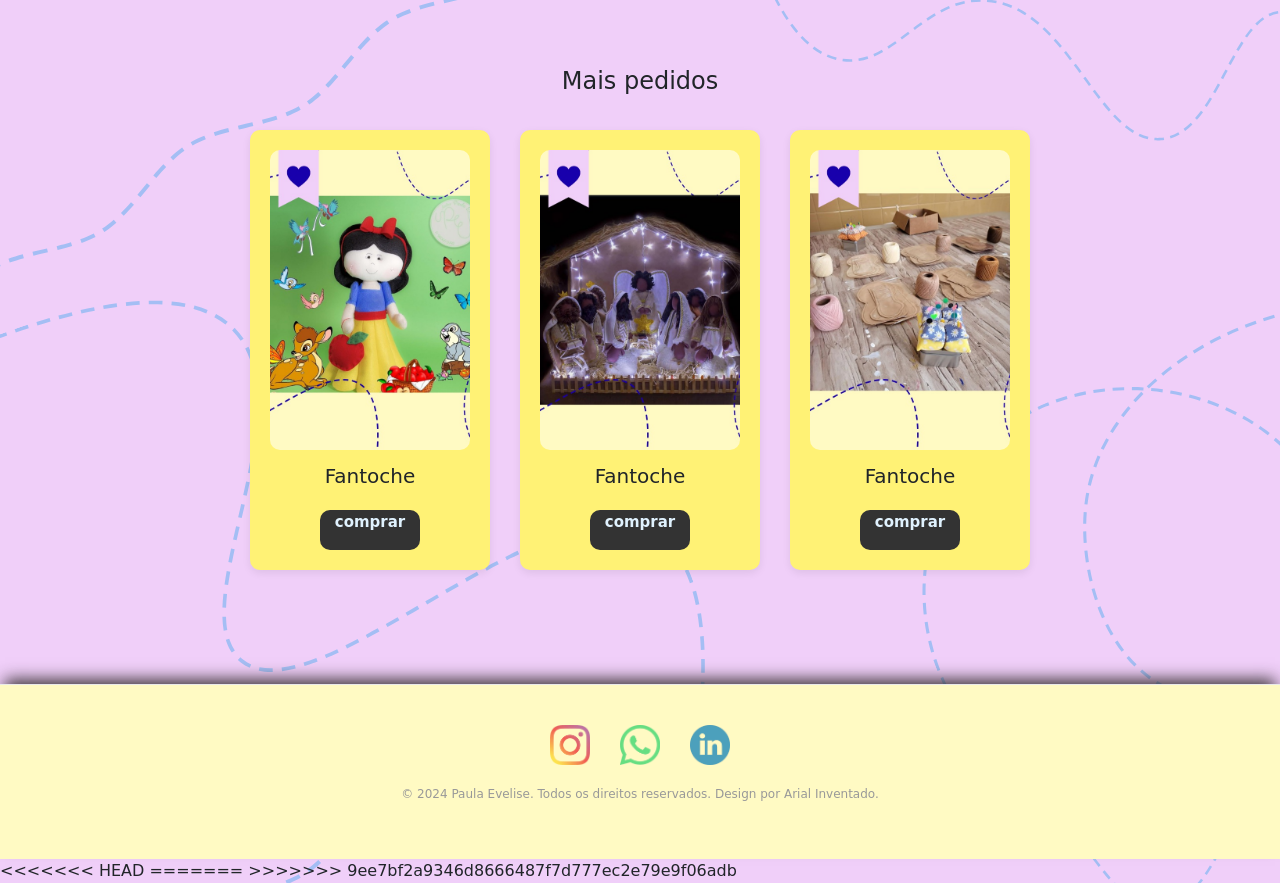
==== commit be0815b7: "Merge branch 'main' of https://github.com/Guiisilva12/TCC" ====
--- a/index.html
+++ b/index.html
@@ -82,17 +82,17 @@
                     <button> <a href="" target="_blank"><p>comprar</p></a></button>
                 </div>
                 <div class="sub2prod">
-                    <a href="" target="_blank"> <img src="./imagens_index/fantoche1.jpg" alt=""> </a>
+                    <a href="" target="_blank"> <img src="./imagens_index/fantoche2.jpg" alt=""> </a>
                     <h3>Fantoche</h3>
                     <button> <a href="" target="_blank"><p>comprar</p></a></button>
                 </div>
                 <div class="sub2prod">
-                    <a href="" target="_blank"> <img src="./imagens_index/fantoche1.jpg" alt=""> </a>
+                    <a href="" target="_blank"> <img src="./imagens_index/fantoche3.jpg" alt=""> </a>
                     <h3>Fantoche</h3>
                     <button> <a href="" target="_blank"><p>comprar</p></a></button>
                 </div>
                 <div class="sub2prod">
-                    <a href="" target="_blank"> <img src="./imagens_index/fantoche1.jpg" alt=""> </a>
+                    <a href="" target="_blank"> <img src="./imagens_index/fantoche4.jpg" alt=""> </a>
                     <h3>Fantoche</h3>
                     <button> <a href="" target="_blank"><p>comprar</p></a></button>
                 </div>
@@ -106,17 +106,17 @@
             <h2>Mais pedidos</h2>
             <article id="submp">
                 <div class="sub2mp">
-                    <a href="" target="_blank"> <img src="./imagens_index/fantoche1.jpg" alt=""> </a>
+                    <a href="" target="_blank"> <img src="./imagens_index/fantoche3.jpg" alt=""> </a>
                     <h3>Fantoche</h3>
                     <button> <a href="" target="_blank"><p>comprar</p></a></button>
                 </div>
                 <div class="sub2mp">
-                    <a href="" target="_blank"> <img src="./imagens_index/fantoche1.jpg" alt=""> </a>
+                    <a href="" target="_blank"> <img src="./imagens_index/fantoche4.jpg" alt=""> </a>
                     <h3>Fantoche</h3>
                     <button> <a href="" target="_blank"> <p>comprar</p> </a> </button>
                 </div>
                 <div class="sub2mp">
-                    <a href="" target="_blank"> <img src="./imagens_index/fantoche1.jpg" alt=""> </a>
+                    <a href="" target="_blank"> <img src="./imagens_index/fantoche6.jpg" alt=""> </a>
                     <h3>Fantoche</h3>
                     <button> <a href="" target="_blank"> <p>comprar</p> </a> </button>
                 </div>
@@ -139,5 +139,10 @@
     <script src="./main.css"></script>
     <script src="https://cdn.jsdelivr.net/npm/bootstrap@5.3.8/dist/js/bootstrap.bundle.min.js" integrity="sha384-FKyoEForCGlyvwx9Hj09JcYn3nv7wiPVlz7YYwJrWVcXK/BmnVDxM+D2scQbITxI" crossorigin="anonymous"></script>
 </body>
+<<<<<<< HEAD
 
-</html>+</html>
+=======
+<script src="./main.css"></script>
+</html>
+>>>>>>> 9ee7bf2a9346d8666487f7d777ec2e79e9f06adb
--- a/main.css
+++ b/main.css
@@ -1,12 +1,6 @@
-*{
-    box-sizing: border-box;
-    margin: 0%;
-    padding: 0%;
-}
-
-/*----------------------------------------------------*/
-
-body{
+* { box-sizing: border-box; margin: 0; padding: 0; }
+
+body {
     font-family: Arial, Helvetica, sans-serif;
     background-image: url(imagens_index/fundo\ do\ site.png);
 }
@@ -63,28 +57,22 @@
     display: flex;
     justify-content: center;
     align-items: center;
-    flex-wrap: wrap;
-    margin: 1px 1px;
-}
-
-#inicio img{
-    width: 100%;
-}
-
-/*----------------------------------------------------*/
-
-#elementos{
+    margin: 0;
+}
+
+#inicio img { width: 100%; display: block; }
+
+/* ── ELEMENTOS ── */
+#elementos {
     display: flex;
     align-items: center;
     justify-content: space-around;
     flex-wrap: wrap;
     gap: 20px;
-    padding-top: 100px;
-    padding-bottom: 100px;
-
-}
-
-.icon{
+    padding: 60px 20px;
+}
+
+.icon {
     display: flex;
     justify-content: center;
     flex-direction: column;
@@ -92,109 +80,124 @@
     gap: 5px;
 }
 
-.icon img{
-    height: 100px;
-    width: 100;    
-}
-
-.icon h3{
-    font-size: 30px;
-    margin-top: 30px;
-}
-
-/*---------------------------------------------*/
-
-#produtos{
+.icon img { height: 100px; width: auto; }
+.icon h3 { font-size: 22px; margin-top: 15px; }
+
+/* ── PRODUTOS ── */
+#produtos {
     text-align: center;
-    padding-top: 20px;
-    padding-bottom: 20px;
-}
-
-#subprodutos{
-    display: flex;
-    align-items: center;
-    justify-content: space-evenly;
+    padding: 30px 20px;
+}
+
+#maispedidos {
+    text-align: center;
+    padding: 30px 20px;
+}
+
+#produtos h2, #maispedidos h2 {
+    font-size: 24px;
+    margin-bottom: 10px;
+}
+
+#subprodutos, #submp {
+    display: flex;
+    align-items: stretch;
+    justify-content: center;
     flex-wrap: wrap;
-    padding-top: 2rem;
-}
-
-#subprodutos img{
-    width: 220px;
-    height: 350px;
+    gap: 30px;
+    padding: 1.5rem 20px;
+}
+
+#subprodutos img, #submp img {
+    width: 200px;
+    height: 300px;
     border-radius: 10px;
-
-}
-
-.sub2prod{
+    object-fit: cover;
+}
+
+.sub2prod, .sub2mp {
     display: flex;
     flex-direction: column;
     align-items: center;
-    justify-content: space-evenly;
+    gap: 14px;
     background-color: #fff275;
-    padding: 20px 20px;
+    padding: 20px;
     border-radius: 10px;
-    
-
-}
-
-.sub2prod h3{
-    font-size: 30px;
-}
-
-.sub2prod button{
+    box-shadow: 0 3px 8px rgba(0,0,0,0.08);
+}
+
+.sub2prod h3, .sub2mp h3 { font-size: 20px; }
+
+.sub2prod button, .sub2mp button {
     height: 40px;
-    width: 80px;
+    width: 100px;
     border-radius: 10px;
     background-color: #333;
-}
-
-.sub2prod p{
+    border: none;
+    cursor: pointer;
+}
+
+.sub2prod button a, .sub2mp button a {
+    text-decoration: none;
+    color: #e0f2fe;
     font-size: 15px;
-    color: #e0f2fe;
-}
-
-/*-------------------------------------------------*/
-
-#maispedidos{
-    text-align: center;
-    padding-top: 20px;
-    padding-bottom: 20px;
-}
-
-#submp{
-    display: flex;
-    align-items: center;
-    justify-content: space-evenly;
-    flex-wrap: wrap;
-    padding-top: 2rem;
-    
-}
-
-#submp img{
-    width: 220px;
-    height: 350px;
-    border-radius: 10px;
-}
-
-.sub2mp{
+    font-weight: bold;
+}
+
+/* ── FOOTER ── */
+.footer {
+    background-color: #FFFAC3;
+    border-top: 1px solid #EAEAEA;
+    margin-top: 60px;
+    padding: 40px 20px;
     display: flex;
     flex-direction: column;
     align-items: center;
-    justify-content: space-evenly;
-    background-color: #fff275;
-    padding: 20px 20px;
-    border-radius: 10px;
-}
-
-.sub2mp h3{
-    font-size: 30px;
-}
-
-.sub2mp button{
-    height: 40px;
-    width: 80px;
-    border-radius: 10px;
-    background-color: #333;
+    gap: 20px;
+    box-shadow: 0 -10px 15px -5px rgba(49, 44, 44, 0.9);
+}
+
+.footer .icones { display: flex; gap: 30px; }
+.footer p { font-size: 12px; color: #999999; text-align: center; }
+.footer a img { width: 40px; height: 40px; opacity: 0.7; transition: opacity 0.2s; }
+.footer a:hover img { opacity: 1; }
+
+/* ── RESPONSIVO ── */
+@media (max-width: 768px) {
+    header {
+        flex-direction: column;
+        height: auto;
+        padding: 15px 20px;
+        gap: 12px;
+    }
+
+    nav { gap: 15px; flex-wrap: wrap; justify-content: center; }
+    nav a { font-size: 16px; }
+
+    #elementos { padding: 40px 20px; gap: 30px; }
+    .icon img { height: 70px; }
+    .icon h3 { font-size: 16px; margin-top: 10px; }
+
+    #subprodutos, #submp {
+        display: grid;
+        grid-template-columns: repeat(2, 1fr);
+        gap: 16px;
+        padding: 12px 16px;
+    }
+
+    #subprodutos img, #submp img { width: 100%; height: 180px; }
+
+    .sub2prod, .sub2mp { padding: 14px; gap: 10px; }
+    .sub2prod h3, .sub2mp h3 { font-size: 15px; }
+    .sub2prod button, .sub2mp button { width: 85px; }
+
+    .footer { padding: 25px 15px; gap: 15px; }
+    .footer .icones { gap: 20px; }
+}
+
+@media (max-width: 400px) {
+    #subprodutos, #submp { grid-template-columns: 1fr; }
+    #subprodutos img, #submp img { height: 220px; }
 }
 
 .sub2mp p{
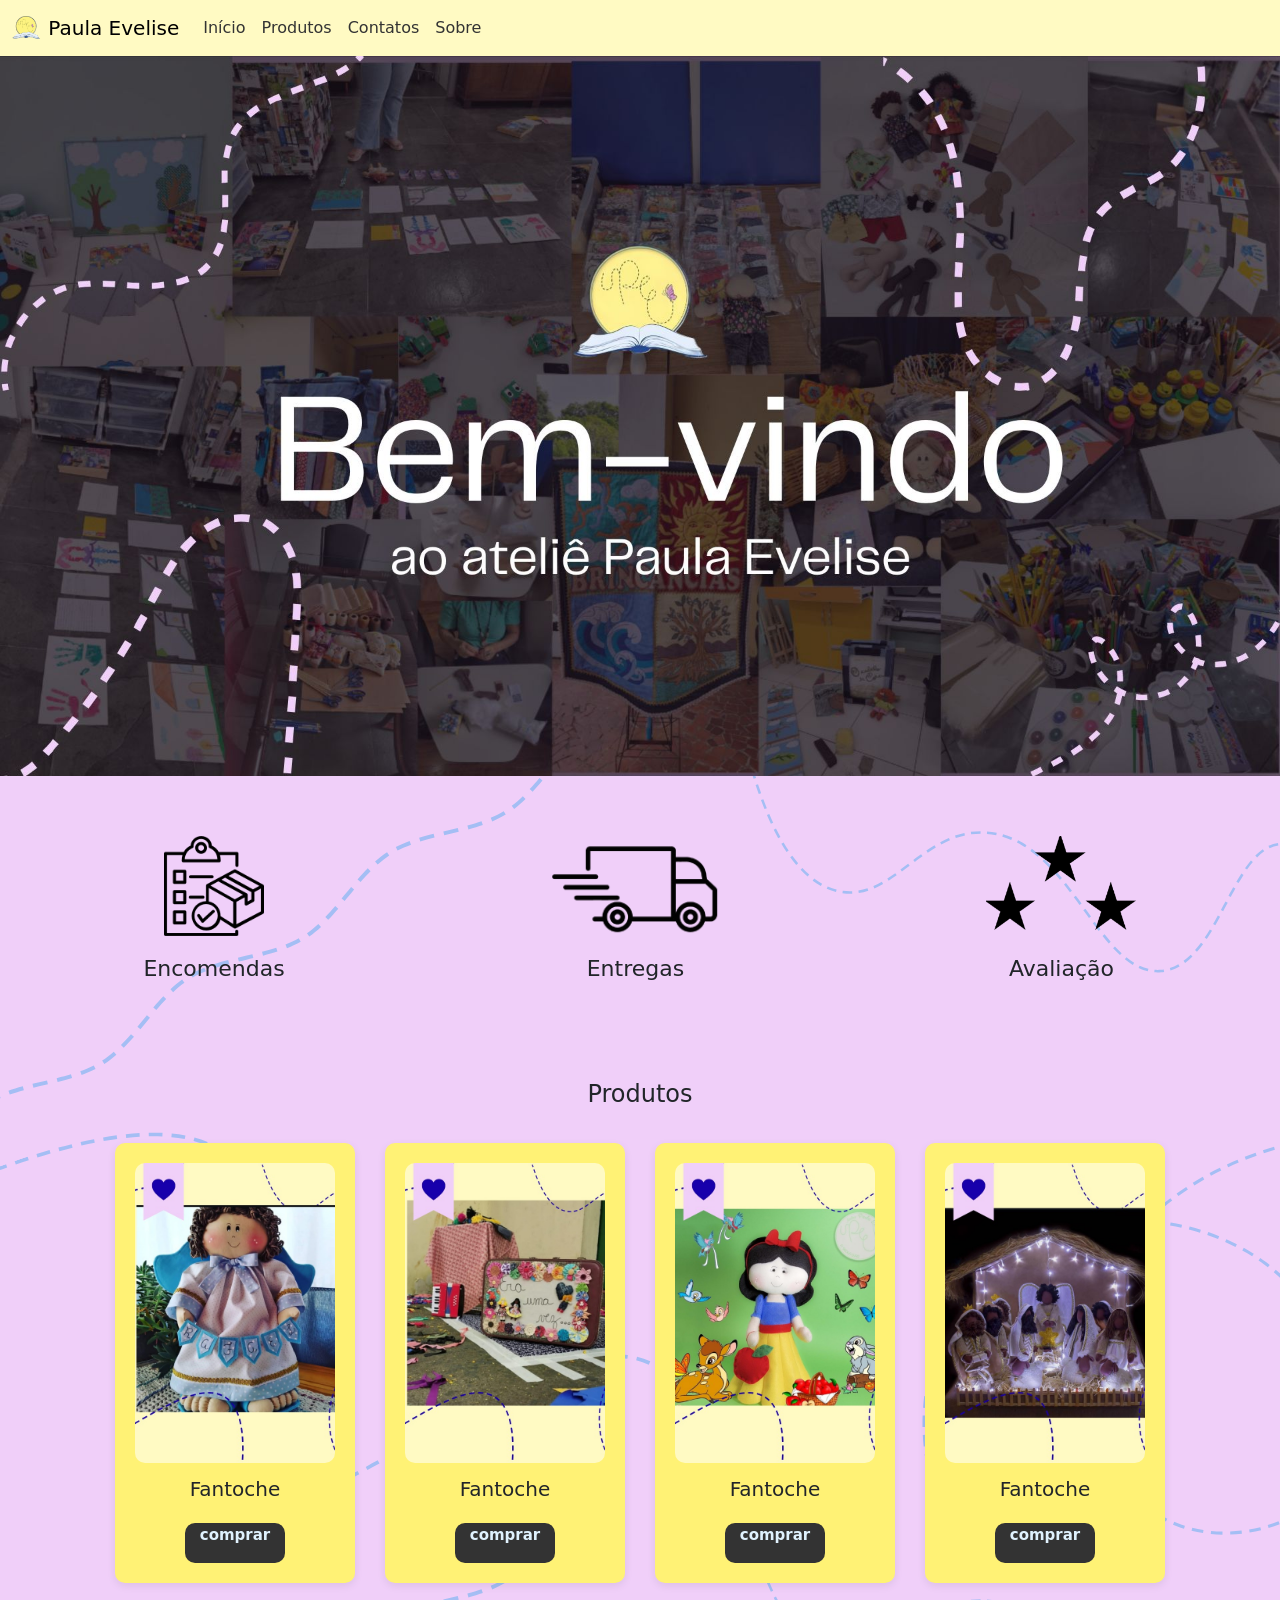
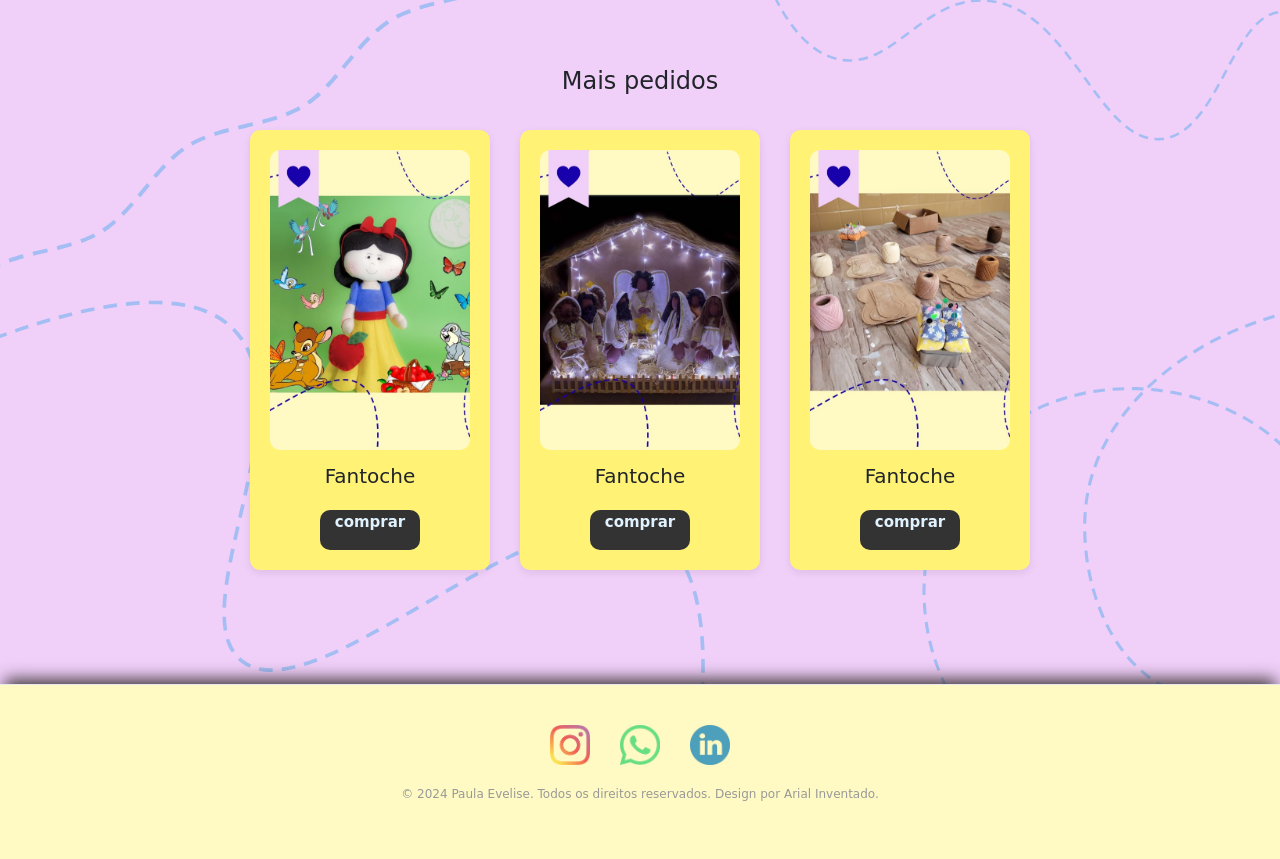
==== commit d3194e47: "att 2 24/06" ====
--- a/index.html
+++ b/index.html
@@ -139,10 +139,5 @@
     <script src="./main.css"></script>
     <script src="https://cdn.jsdelivr.net/npm/bootstrap@5.3.8/dist/js/bootstrap.bundle.min.js" integrity="sha384-FKyoEForCGlyvwx9Hj09JcYn3nv7wiPVlz7YYwJrWVcXK/BmnVDxM+D2scQbITxI" crossorigin="anonymous"></script>
 </body>
-<<<<<<< HEAD
 
 </html>
-=======
-<script src="./main.css"></script>
-</html>
->>>>>>> 9ee7bf2a9346d8666487f7d777ec2e79e9f06adb
--- a/main.css
+++ b/main.css
@@ -20,8 +20,6 @@
 #links{
     color: #333;
 }
-
-
 /*--------------------------------------------------*/
 
 .footer {
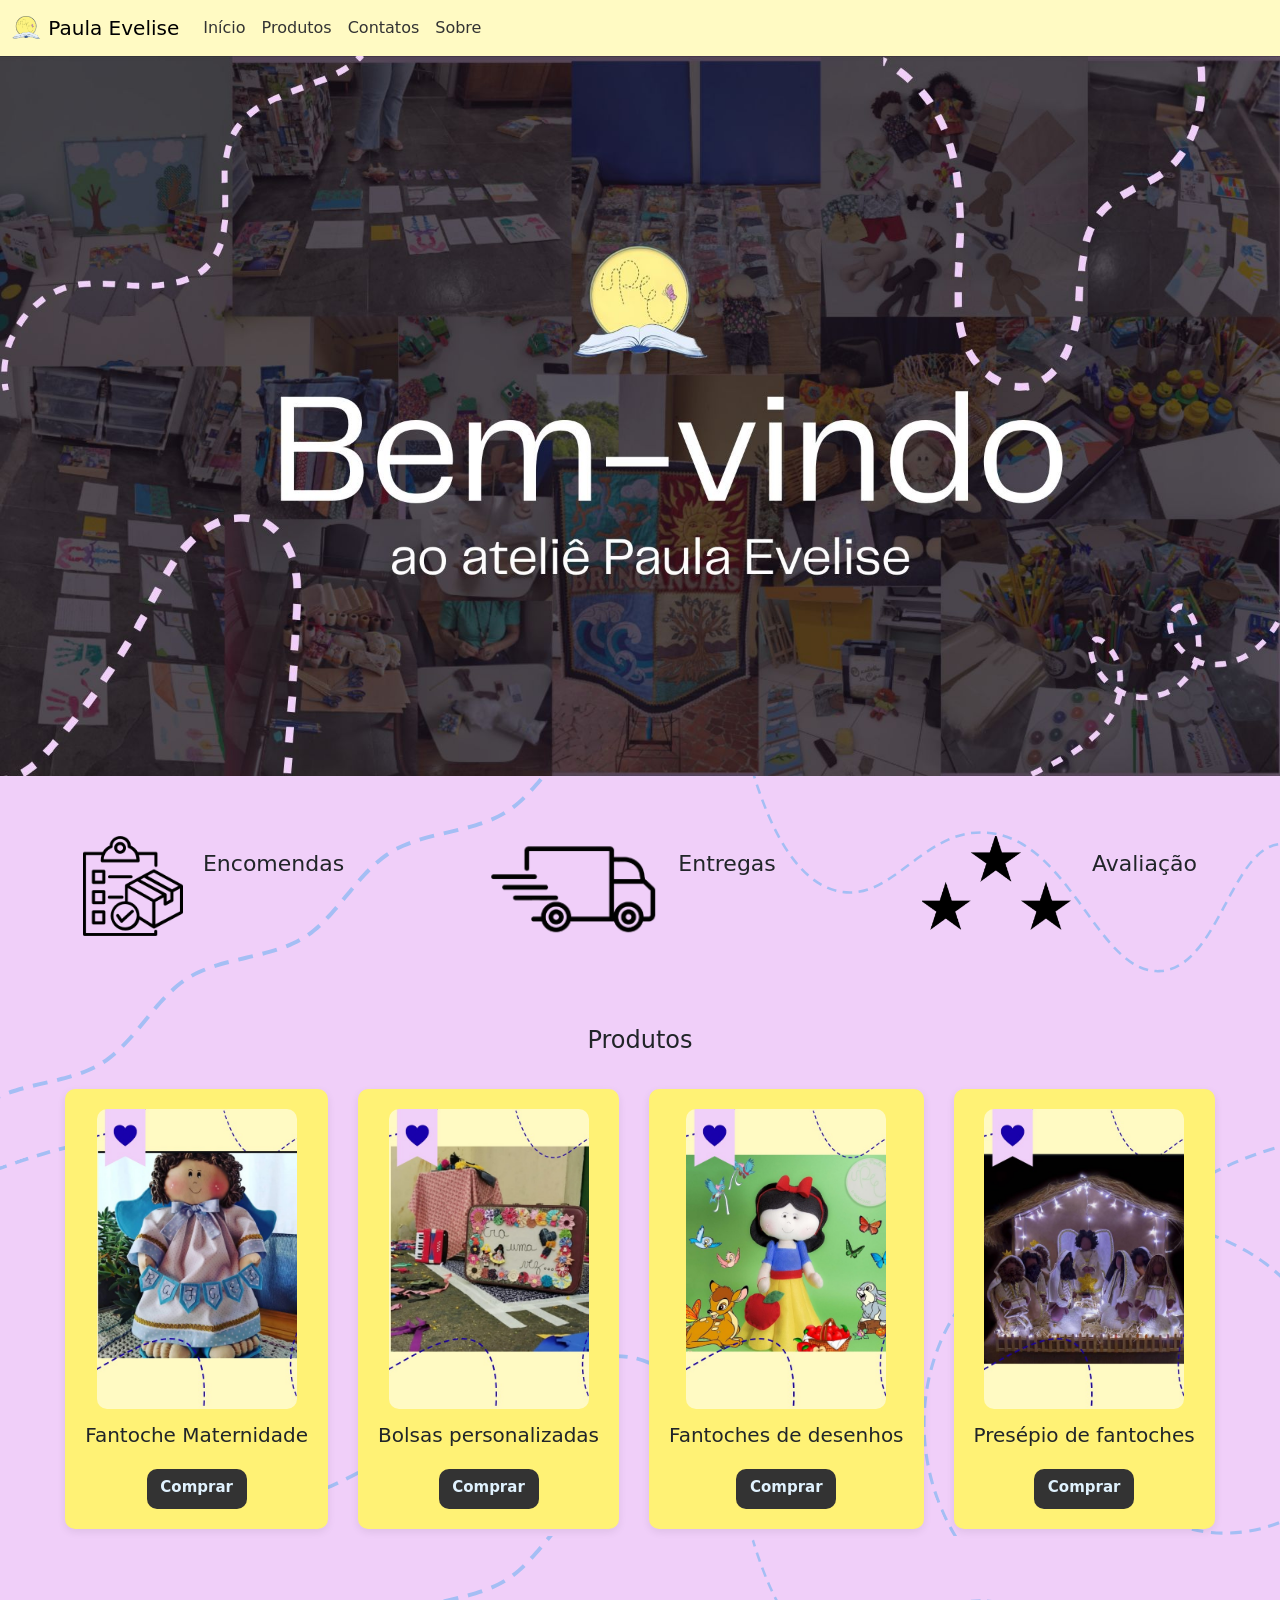
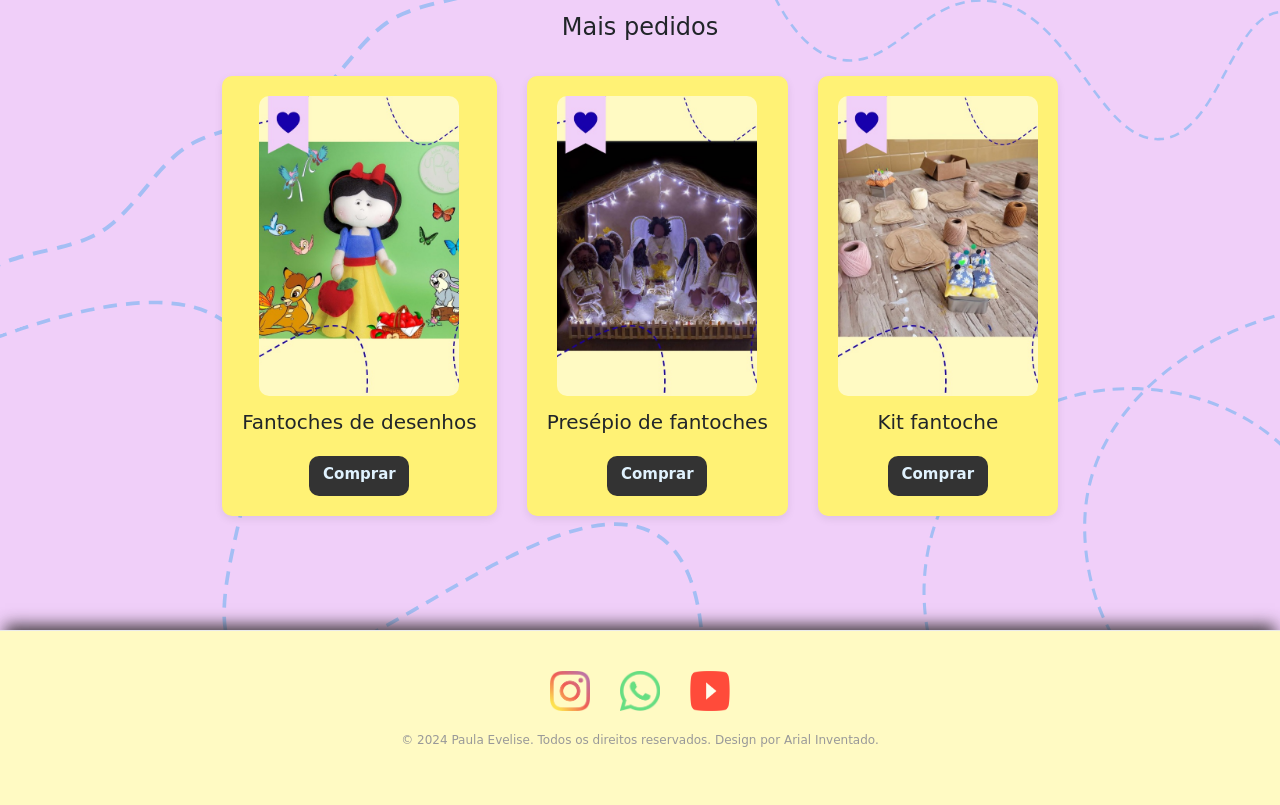
==== commit 5a17b7f9: "alterações gerais" ====
--- a/index.html
+++ b/index.html
@@ -78,23 +78,23 @@
             <article id="subprodutos">
                 <div class="sub2prod">
                     <a href="" target="_blank"> <img src="./imagens_index/fantoche1.jpg" alt=""> </a>
-                    <h3>Fantoche</h3>
-                    <button> <a href="" target="_blank"><p>comprar</p></a></button>
+                    <h3>Fantoche Maternidade</h3>
+                    <button> <a href="https://wa.me/5511960605992?text=Ol%C3%A1!%0AQuero%20informa%C3%A7%C3%B5es%20sobre%20os%20fantoches%20de%20maternidade." target="_blank" class="btn btn-buy"><p>Comprar</p></a></button>
                 </div>
                 <div class="sub2prod">
-                    <a href="" target="_blank"> <img src="./imagens_index/fantoche2.jpg" alt=""> </a>
-                    <h3>Fantoche</h3>
-                    <button> <a href="" target="_blank"><p>comprar</p></a></button>
+                    <a href="./" target="_blank"> <img src="./imagens_index/fantoche2.jpg" alt=""> </a>
+                    <h3>Bolsas personalizadas</h3>
+                    <button> <a href="./produto3.html"  class="btn btn-buy"><p>Comprar</p></a></button>
                 </div>
                 <div class="sub2prod">
                     <a href="" target="_blank"> <img src="./imagens_index/fantoche3.jpg" alt=""> </a>
-                    <h3>Fantoche</h3>
-                    <button> <a href="" target="_blank"><p>comprar</p></a></button>
+                    <h3>Fantoches de desenhos</h3>
+                    <button> <a href="https://wa.me/5511960605992?text=Ol%C3%A1!%0AQuero%20informa%C3%A7%C3%B5es%20sobre%20os%20fantoches%20de%20desenhos." target="_blank" class="btn btn-buy" ><p>Comprar</p></a></button>
                 </div>
                 <div class="sub2prod">
                     <a href="" target="_blank"> <img src="./imagens_index/fantoche4.jpg" alt=""> </a>
-                    <h3>Fantoche</h3>
-                    <button> <a href="" target="_blank"><p>comprar</p></a></button>
+                    <h3>Presépio de fantoches</h3>
+                    <button> <a href="./produto5.html"  class="btn btn-buy"><p>Comprar</p></a></button>
                 </div>
             </article>
         </section>
@@ -106,19 +106,19 @@
             <h2>Mais pedidos</h2>
             <article id="submp">
                 <div class="sub2mp">
-                    <a href="" target="_blank"> <img src="./imagens_index/fantoche3.jpg" alt=""> </a>
-                    <h3>Fantoche</h3>
-                    <button> <a href="" target="_blank"><p>comprar</p></a></button>
+                    <a href=""> <img src="./imagens_index/fantoche3.jpg" alt=""> </a>
+                    <h3>Fantoches de desenhos</h3>
+                    <button> <a href="https://wa.me/5511960605992?text=Ol%C3%A1!%0AQuero%20informa%C3%A7%C3%B5es%20sobre%20os%20fantoches%20de%20desenhos." target="_blank" class="btn btn-buy" ><p>Comprar</p></a></button>
                 </div>
                 <div class="sub2mp">
-                    <a href="" target="_blank"> <img src="./imagens_index/fantoche4.jpg" alt=""> </a>
-                    <h3>Fantoche</h3>
-                    <button> <a href="" target="_blank"> <p>comprar</p> </a> </button>
+                    <a href=""> <img src="./imagens_index/fantoche4.jpg" alt=""> </a>
+                    <h3>Presépio de fantoches</h3>
+                    <button> <a href="./produto5.html" class="btn btn-buy" > <p>Comprar</p> </a> </button>
                 </div>
                 <div class="sub2mp">
-                    <a href="" target="_blank"> <img src="./imagens_index/fantoche6.jpg" alt=""> </a>
-                    <h3>Fantoche</h3>
-                    <button> <a href="" target="_blank"> <p>comprar</p> </a> </button>
+                    <a href="" > <img src="./imagens_index/fantoche6.jpg" alt=""> </a>
+                    <h3>Kit fantoche</h3>
+                    <button> <a href="./produto1.html"  class="btn btn-buy"> <p>Comprar</p> </a> </button>
                 </div>
             </article>
         </section>
@@ -130,7 +130,7 @@
      <div class="footer">
         <div class="icones">
             <a href="https://www.instagram.com/paulaevelise72?igsh=MTg4MHEwcnJuc3Zzeg==" target="_blank"><img src="img/insta.png" alt="Instagram"></a>
-            <a href="" target="_blank"><img src="img/whatts.png" alt="WhatsApp"></a>
+            <a href="https://wa.me/5511960605992?text=Ol%C3%A1!%0AQuero%20informa%C3%A7%C3%B5es%20sobre%20os%20produtos." target="_blank"><img src="img/whatts.png" alt="WhatsApp"></a>
             <a href="https://m.youtube.com/channel/UCNgQJVknTLY3jmE4NBJoQzw?fbclid=PAb21jcASmHBhleHRuA2FlbQIxMQBzcnRjBmFwcF9pZA81NjcwNjczNDMzNTI0MjcAAadO2gdKPivZzkQvcylAHbenTMVlVBev53xctaPs1BivFKf5j4a5mt0NcFr6Dg_aem_7Da9WjiU6zzyrXYJfn-gvg" target="_blank"><img src="img/li.png" alt="youtube"></a>
         </div>
         <p>&copy; 2024 Paula Evelise. Todos os direitos reservados. Design por Arial Inventado.</p>
--- a/main.css
+++ b/main.css
@@ -71,11 +71,9 @@
 }
 
 .icon {
-    display: flex;
+  display: flex;
     justify-content: center;
-    flex-direction: column;
-    align-items: center;
-    gap: 5px;
+    gap: 20px;
 }
 
 .icon img { height: 100px; width: auto; }
@@ -193,168 +191,20 @@
     .footer .icones { gap: 20px; }
 }
 
-@media (max-width: 400px) {
-    #subprodutos, #submp { grid-template-columns: 1fr; }
-    #subprodutos img, #submp img { height: 220px; }
-}
-
-.sub2mp p{
-    font-size: 15px;
-    color: #e0f2fe;
-}
-
-@media (max-width: 640px) {
-
-    body{
-        background-position: center;
-    }
-
+@media (max-width: 320px){
+    
     header{
+        padding: 0px;
+    }
+
+    #menu{
+        width: 100vw;
         display: flex;
         align-items: center;
-        flex-direction: row;
-        justify-content: center;
-        flex-wrap: wrap;
-        padding: 10px;
-    }
-
-    .logo-container{
-        gap: 1vh;
-        padding: 1px;
-        flex-grow: 1;
-        justify-content: center;
-
-        span{
-        font-size: 18px;
-        display: flex;
-        }
-    }
-    nav{
-        flex-wrap: wrap;
-        justify-content: space-between;
-        flex-direction: row;
-        font-size: 5px;
-
-    }
-
-    #maispedidos{
-        .sub2mp {
-            display: flex;
-            flex-direction: column;
-            align-items: center;
-            gap: 2px;
-            padding: 10px;
-            justify-content: center;
-        }
-
-        .sub2mp img{
-            height: 200px;
-            width: 140px;
-        }
-
-        .sub2mp h3{
-            font-size: 20px;
-        }
-        .sub2mp button {
-            width: 60px;
-            height: 40px;
-        }
-    }
-
-}
-
-@media (max-width: 408px) {
-    header{
-        height: fit-content;
-    }
-
-    .logo-container{
-        gap: 1vh;
-        padding: 1px;
-        flex-grow: 1;
-        justify-content: center;
-
-        span{
-            font-size: 15px;
-            display: flex;
-        }
-    }
-
-    nav{
-        flex-wrap: wrap;
-        justify-content: center;
-        flex-direction: row;
-        display: flex;
-        padding: 2px;
-        gap: 10px;
-
-        a{
-            height: 20px;
-            display: flex;  
-        }
-    }
-}
-
-@media (max-width: 365px) {
-    header{
-        height: fit-content;
-    }
-
-    .logo-container{
-        gap: 1vh;
-        padding: 1px;
-        flex-grow: 1;
-        justify-content: center;
-
-        span{
-            font-size: 14px;
-            display: flex;
-        }
-    }
-
-    nav{
-        flex-wrap: wrap;
-        justify-content: center;
-        flex-direction: row;
-        display: flex;
-        padding: 1px;
-        gap: 7px;
-
-        a{
-            font-size: 15px;
-            display: flex;
-        }
-    }
-}
-
-@media (max-width: 320px){
-    header{
-        height: fit-content;
-    }
-
-    .logo-container{
-        gap: 1vh;
-        padding: 1px;
-        flex-grow: 1;
-        justify-content: center;
-
-        span{
-            font-size: 14px;
-            display: flex;
-        }
-    }
-
-    nav{
-        flex-wrap: wrap;
-        justify-content: center;
-        flex-direction: row;
-        display: flex;
-        
-
-        a{
-            font-size: 10px;
-            display: flex;
-        }
-    }
-}
-
+    }
+
+    #elementos{
+        width: 100px;
+        height: 200px;
+    }
+}
